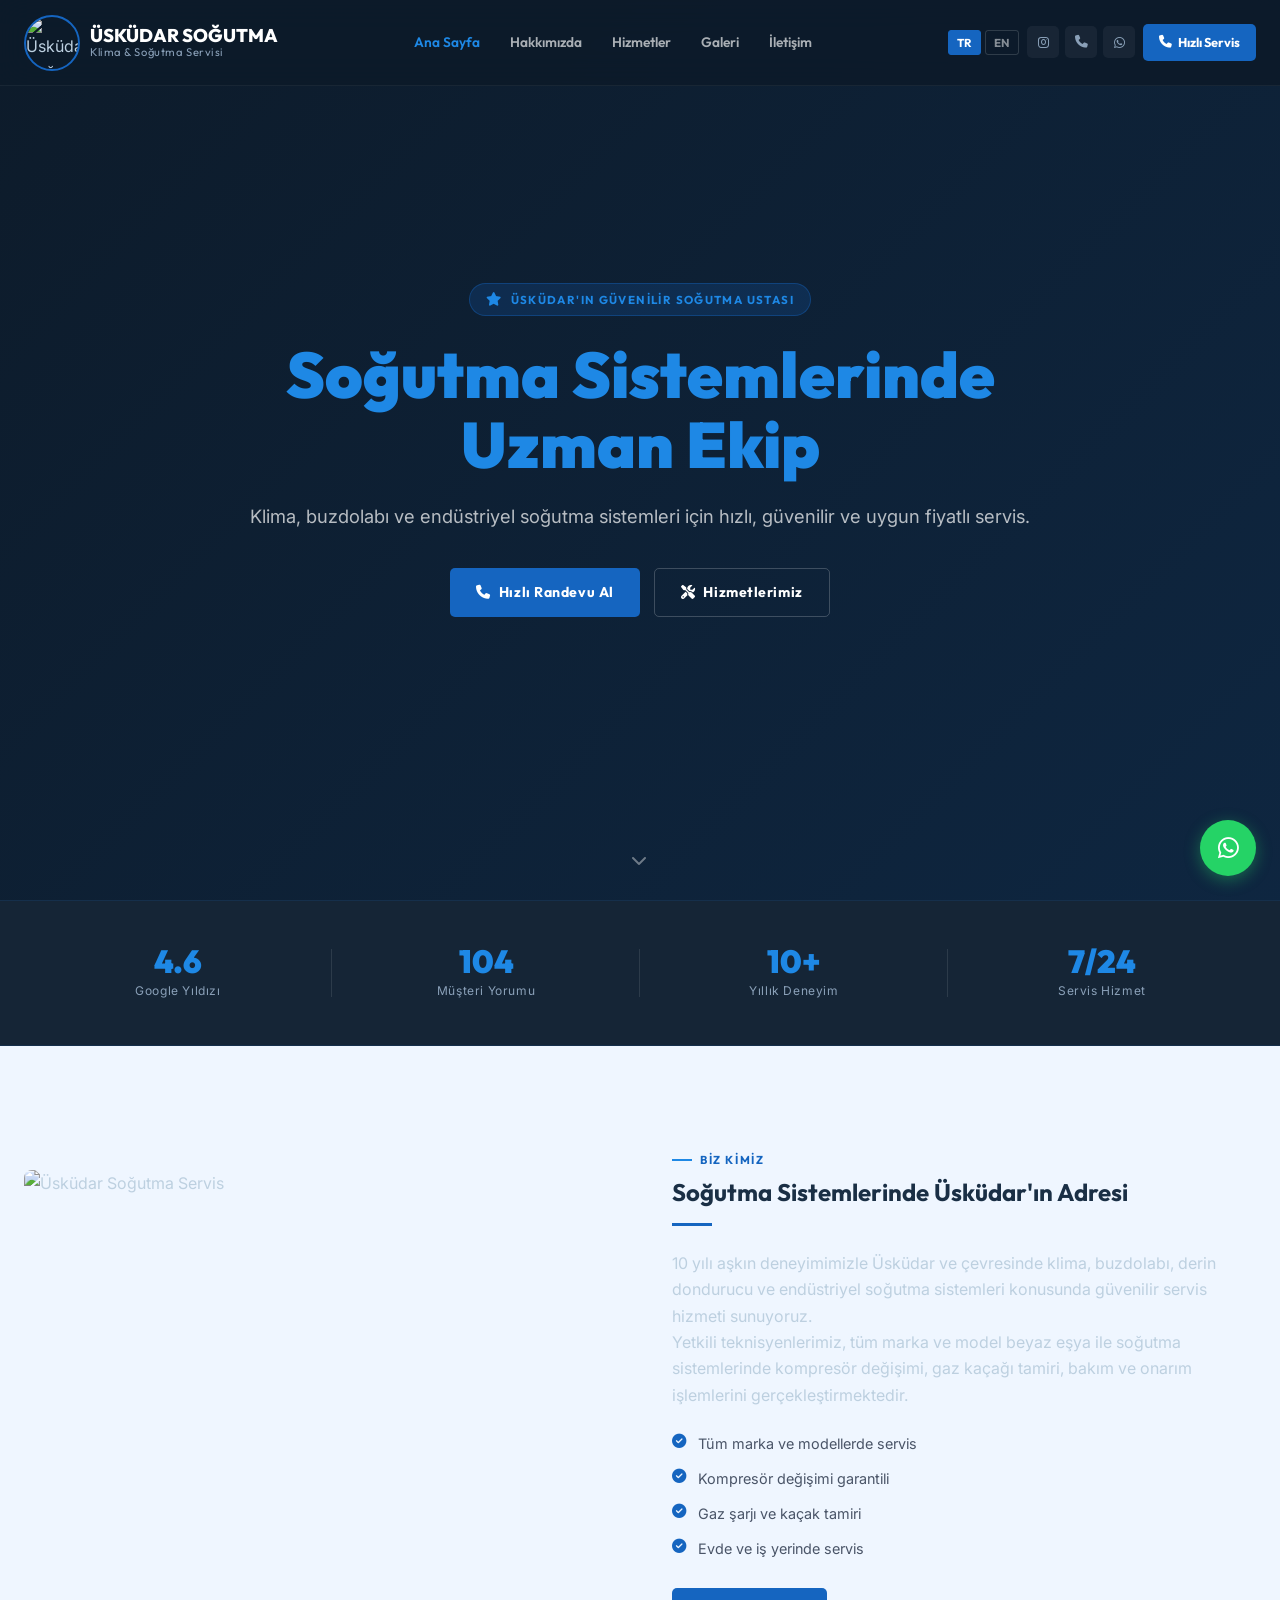
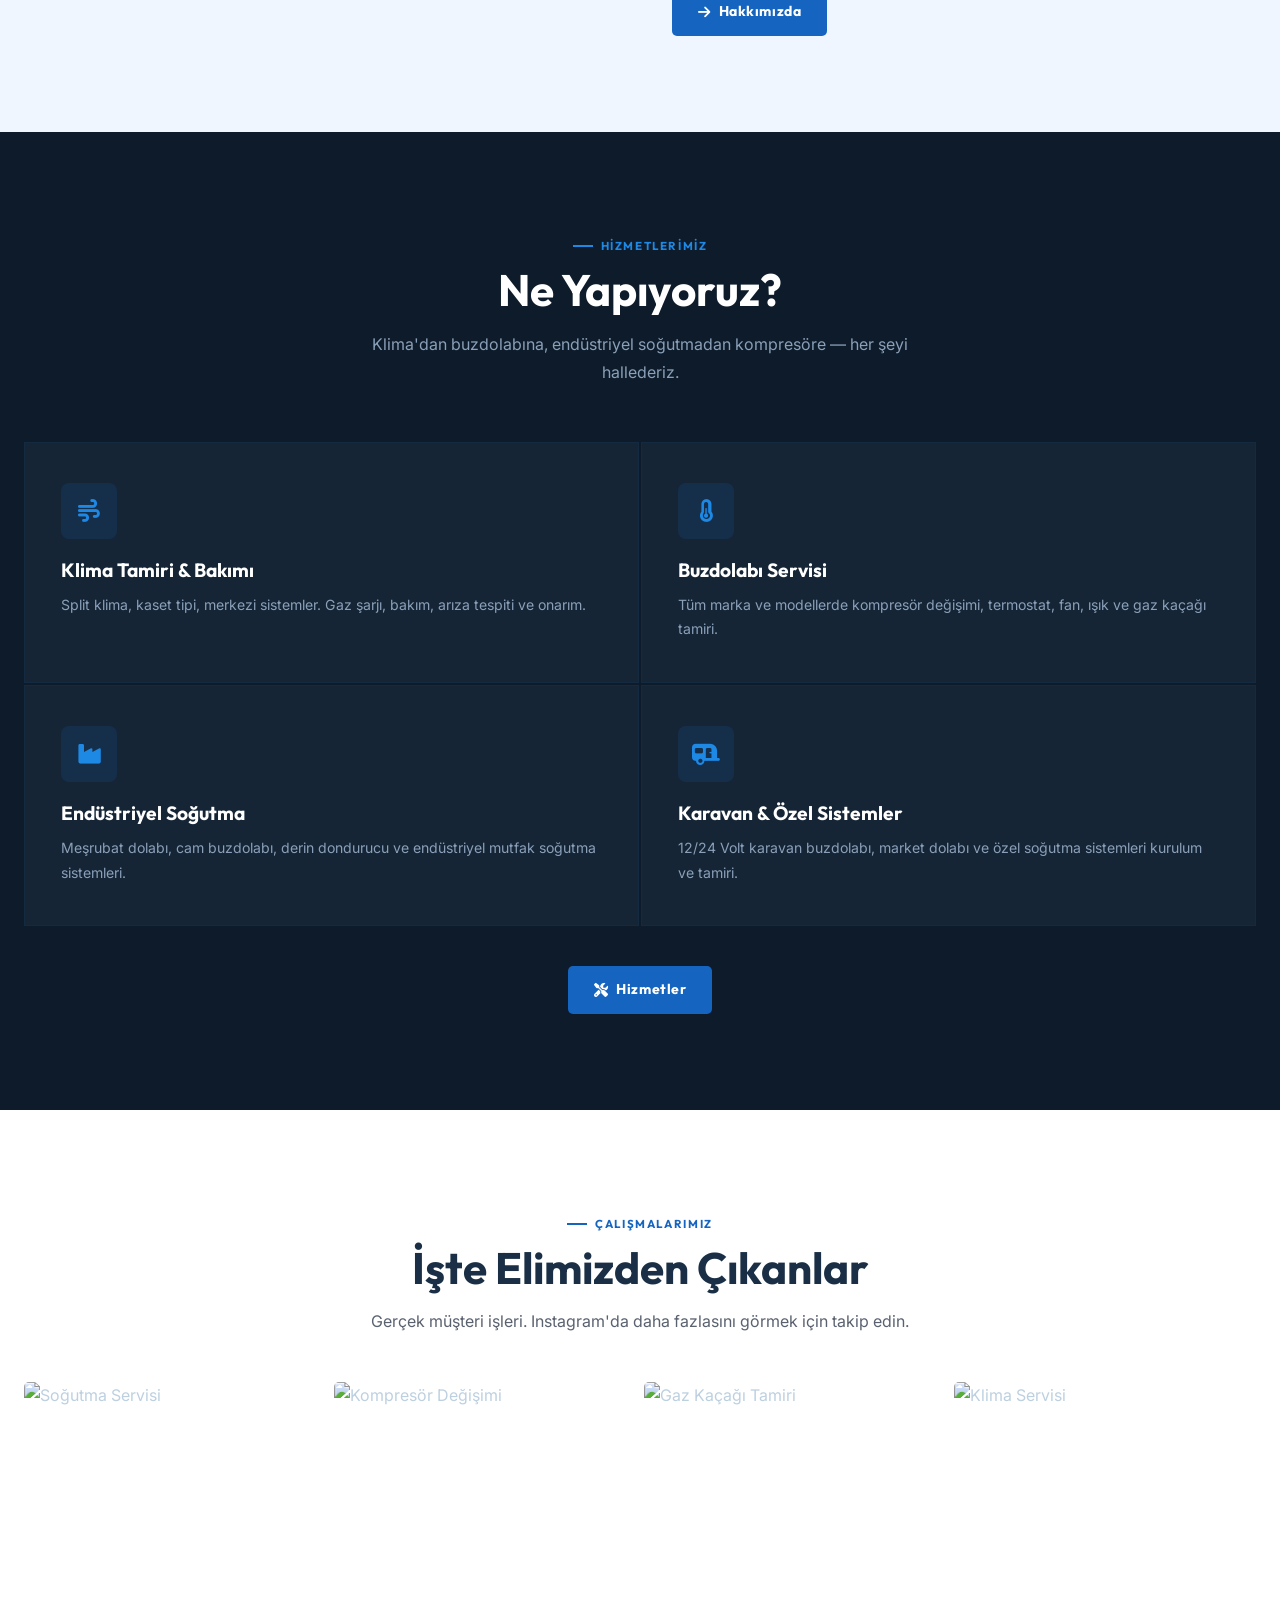
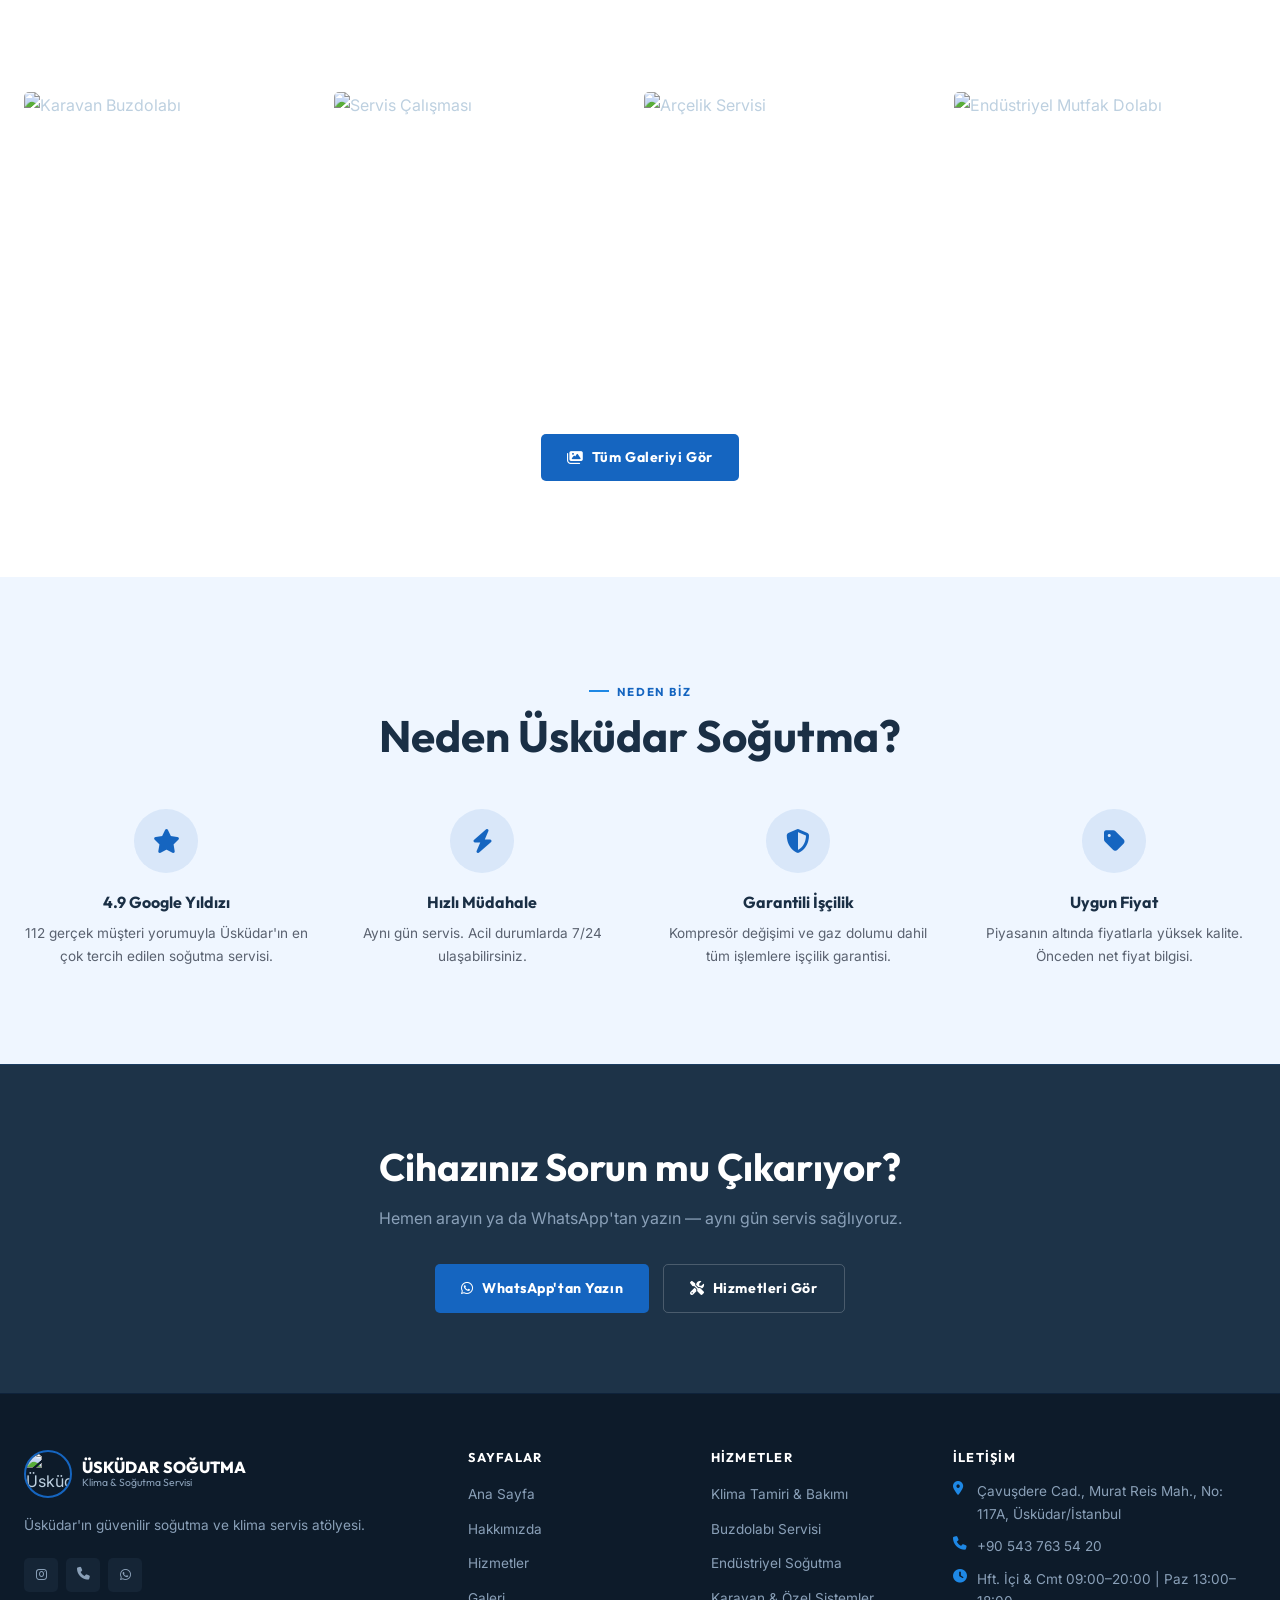
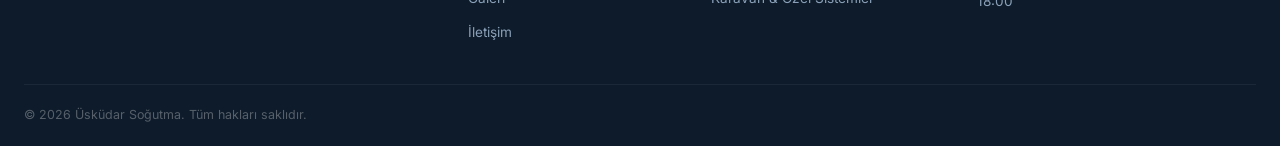
==== index.html @ 1d320fb1 "Initial commit: Üsküdar Soğutma website" ====
<!DOCTYPE html>
<html lang="tr">
<head>
  <meta charset="UTF-8" />
  <meta name="viewport" content="width=device-width, initial-scale=1.0" />
  <title>Üsküdar Soğutma | Klima & Buzdolabı Servisi – Üsküdar İstanbul</title>
  <meta name="description" content="Üsküdar'ın en güvenilir soğutma ve klima servis atölyesi. Kompresör değişimi, gaz kaçağı tamiri, buzdolabı servisi. Google 4.9 ★ 112 yorum." />
  <link rel="stylesheet" href="assets/style.css" />
  <link rel="stylesheet" href="https://cdnjs.cloudflare.com/ajax/libs/font-awesome/6.5.0/css/all.min.css" />
</head>
<body>

<!-- NAVBAR -->
<nav class="navbar" id="navbar">
  <div class="nav-inner">
    <a href="index.html" class="nav-logo">
      <img src="https://scontent-lga3-3.cdninstagram.com/v/t51.82787-19/641857605_17940696876132374_2562602779697358535_n.jpg?stp=dst-jpg_e0_s150x150_tt6&efg=eyJ2ZW5jb2RlX3RhZyI6InByb2ZpbGVfcGljLmRqYW5nby4xMDI0LmMyIn0&_nc_ht=scontent-lga3-3.cdninstagram.com&_nc_cat=102&_nc_oc=Q6cZ2gEPPXdtbAVnfulFgE2WMzrnkP1rwUVTZPCGCjHxWYHJlvC1KDLwaI4gX9F_KjXX_FM&_nc_ohc=WR-UxCEyWO4Q7kNvwHvw2w6&_nc_gid=Pzj9n4a1WWyza_txdkiKXA&edm=AOQ1c0wBAAAA&ccb=7-5&oh=00_Af80qrOXBA8yIYtXjGwsyoMGnzJ1Wfrf9kVqdt4V9WXlug&oe=6A29F738&_nc_sid=8b3546" alt="Üsküdar Soğutma" />
      <div class="nav-logo-text">ÜSKÜDAR SOĞUTMA<small>Klima & Soğutma Servisi</small></div>
    </a>
    <div class="nav-menu">
      <a href="index.html" class="active" data-i18n="nav.home">Ana Sayfa</a>
      <a href="hakkimizda.html" data-i18n="nav.about">Hakkımızda</a>
      <a href="hizmetler.html" data-i18n="nav.services">Hizmetler</a>
      <a href="galeri.html" data-i18n="nav.gallery">Galeri</a>
      <a href="iletisim.html" data-i18n="nav.contact">İletişim</a>
    </div>
    <div class="nav-right">
      <div class="nav-lang">
        <button class="lang-btn active" data-lang="tr">TR</button>
        <button class="lang-btn" data-lang="en">EN</button>
      </div>
      <div class="nav-social">
        <a href="https://www.instagram.com/uskudarsogutma" target="_blank"><i class="fab fa-instagram"></i></a>
        <a href="tel:+905437635420"><i class="fas fa-phone"></i></a>
        <a href="https://wa.me/905437635420" target="_blank"><i class="fab fa-whatsapp"></i></a>
      </div>
      <div class="nav-cta"><a href="tel:+905437635420"><i class="fas fa-phone"></i> <span data-i18n="nav.cta">Hızlı Servis</span></a></div>
    </div>
    <button class="nav-hamburger" id="navHamburger"><span></span><span></span><span></span></button>
  </div>
</nav>
<nav class="nav-mobile" id="navMobile">
  <div class="lang-row">
    <button class="lang-btn active" data-lang="tr">TR</button>
    <button class="lang-btn" data-lang="en">EN</button>
  </div>
  <a href="index.html" data-i18n="nav.home">Ana Sayfa</a>
  <a href="hakkimizda.html" data-i18n="nav.about">Hakkımızda</a>
  <a href="hizmetler.html" data-i18n="nav.services">Hizmetler</a>
  <a href="galeri.html" data-i18n="nav.gallery">Galeri</a>
  <a href="iletisim.html" data-i18n="nav.contact">İletişim</a>
</nav>

<!-- HERO (dark) -->
<section class="hero">
  <video class="hero-video" autoplay muted loop playsinline>
    <source src="https://videos.pexels.com/video-files/3252024/3252024-hd_1920_1080_30fps.mp4" type="video/mp4" />
  </video>
  <div class="hero-overlay"></div>
  <div class="hero-content fade-in">
    <div class="hero-badge"><i class="fas fa-star"></i> <span data-i18n="hero.badge">Üsküdar'ın Güvenilir Soğutma Ustası</span></div>
    <h1 class="hero-title">
      <span data-i18n="hero.title1">Soğutma Sistemlerinde</span><br/>
      <span style="color:var(--blue-lt)" data-i18n="hero.title2">Uzman Ekip</span>
    </h1>
    <p class="hero-subtitle" data-i18n="hero.sub">Klima, buzdolabı ve endüstriyel soğutma sistemleri için hızlı, güvenilir ve uygun fiyatlı servis.</p>
    <div class="hero-actions">
      <a href="tel:+905437635420" class="btn btn-primary"><i class="fas fa-phone"></i> <span data-i18n="hero.btn1">Hızlı Randevu Al</span></a>
      <a href="hizmetler.html" class="btn btn-outline"><i class="fas fa-tools"></i> <span data-i18n="hero.btn2">Hizmetlerimiz</span></a>
    </div>
  </div>
  <div class="hero-scroll"><i class="fas fa-chevron-down"></i></div>
</section>

<!-- STATS BAR (dark) -->
<div class="stats-bar">
  <div class="container">
    <div class="stats-grid">
      <div class="stat-item fade-in">
        <div class="stat-num" data-target="4.9" data-suffix="" data-i18n="stat1.num">4.9</div>
        <div class="stat-label" data-i18n="stat1.label">Google Yıldızı</div>
      </div>
      <div class="stat-item fade-in">
        <div class="stat-num" data-target="112" data-i18n="stat2.num">112</div>
        <div class="stat-label" data-i18n="stat2.label">Müşteri Yorumu</div>
      </div>
      <div class="stat-item fade-in">
        <div class="stat-num" data-i18n="stat3.num">10+</div>
        <div class="stat-label" data-i18n="stat3.label">Yıllık Deneyim</div>
      </div>
      <div class="stat-item fade-in">
        <div class="stat-num" data-i18n="stat4.num">7/24</div>
        <div class="stat-label" data-i18n="stat4.label">Servis Hizmet</div>
      </div>
    </div>
  </div>
</div>

<!-- ABOUT PREVIEW (light) -->
<section class="about-section">
  <div class="container">
    <div class="about-grid">
      <div class="about-img slide-left">
        <img src="https://scontent-atl3-2.cdninstagram.com/v/t51.82787-15/624810436_17937666537132374_5414000935590503659_n.jpg?stp=dst-jpg_e35_p1080x1080_sh2.08_tt6&_nc_ht=scontent-atl3-2.cdninstagram.com&_nc_cat=102&_nc_oc=Q6cZ2gHrL1KC7TDRb4P7N9Vk43g1PZO6BvtsuF38SfcriJ8PE73wHkgrQQuC8ILF_QVqkbc&_nc_ohc=rEav0fxQJrsQ7kNvwECm_ZK&_nc_gid=RTrtUub3AJNHPwZoAVFM9g&edm=APs17CUBAAAA&ccb=7-5&oh=00_Af-jXrvV0crkykHqugNXoglyQcJ85OJoNKG9YdqGtGnLZg&oe=6A2A0A44&_nc_sid=10d13b" alt="Üsküdar Soğutma Servis" loading="lazy" />
      </div>
      <div class="slide-right">
        <div class="section-label about-label" data-i18n="about.label">Biz Kimiz</div>
        <h2 style="color:var(--text-dark);font-family:'Outfit',sans-serif;" data-i18n="about.h2">Soğutma Sistemlerinde Üsküdar'ın Adresi</h2>
        <div class="divider"></div>
        <p data-i18n="about.p1">10 yılı aşkın deneyimimizle Üsküdar ve çevresinde klima, buzdolabı, derin dondurucu ve endüstriyel soğutma sistemleri konusunda güvenilir servis hizmeti sunuyoruz.</p>
        <p data-i18n="about.p2">Yetkili teknisyenlerimiz, tüm marka ve model beyaz eşya ile soğutma sistemlerinde kompresör değişimi, gaz kaçağı tamiri, bakım ve onarım işlemlerini gerçekleştirmektedir.</p>
        <div class="about-features">
          <div class="about-feature"><i class="fas fa-check-circle"></i><span data-i18n="about.feat1">Tüm marka ve modellerde servis</span></div>
          <div class="about-feature"><i class="fas fa-check-circle"></i><span data-i18n="about.feat2">Kompresör değişimi garantili</span></div>
          <div class="about-feature"><i class="fas fa-check-circle"></i><span data-i18n="about.feat3">Gaz şarjı ve kaçak tamiri</span></div>
          <div class="about-feature"><i class="fas fa-check-circle"></i><span data-i18n="about.feat4">Evde ve iş yerinde servis</span></div>
        </div>
        <div style="margin-top:28px;">
          <a href="hakkimizda.html" class="btn btn-dark" style="background:var(--blue);"><i class="fas fa-arrow-right"></i> <span data-i18n="nav.about">Hakkımızda</span></a>
        </div>
      </div>
    </div>
  </div>
</section>

<!-- SERVICES (dark) -->
<section class="services-section">
  <div class="container">
    <div class="services-header fade-in">
      <div class="section-label" data-i18n="services.label">Hizmetlerimiz</div>
      <h2 class="section-title" data-i18n="services.h2">Ne Yapıyoruz?</h2>
      <p class="section-desc" data-i18n="services.desc">Klima'dan buzdolabına, endüstriyel soğutmadan kompresöre — her şeyi hallederiz.</p>
    </div>
    <div class="services-grid">
      <div class="service-card fade-in">
        <div class="service-icon"><i class="fas fa-wind"></i></div>
        <h3 data-i18n="serv1.title">Klima Tamiri & Bakımı</h3>
        <p data-i18n="serv1.desc">Split klima, kaset tipi, merkezi sistemler. Gaz şarjı, bakım, arıza tespiti ve onarım.</p>
      </div>
      <div class="service-card fade-in">
        <div class="service-icon"><i class="fas fa-thermometer-half"></i></div>
        <h3 data-i18n="serv2.title">Buzdolabı Servisi</h3>
        <p data-i18n="serv2.desc">Tüm marka ve modellerde kompresör değişimi, termostat, fan, ışık ve gaz kaçağı tamiri.</p>
      </div>
      <div class="service-card fade-in">
        <div class="service-icon"><i class="fas fa-industry"></i></div>
        <h3 data-i18n="serv3.title">Endüstriyel Soğutma</h3>
        <p data-i18n="serv3.desc">Meşrubat dolabı, cam buzdolabı, derin dondurucu ve endüstriyel mutfak soğutma sistemleri.</p>
      </div>
      <div class="service-card fade-in">
        <div class="service-icon"><i class="fas fa-caravan"></i></div>
        <h3 data-i18n="serv4.title">Karavan & Özel Sistemler</h3>
        <p data-i18n="serv4.desc">12/24 Volt karavan buzdolabı, market dolabı ve özel soğutma sistemleri kurulum ve tamiri.</p>
      </div>
    </div>
    <div style="text-align:center;margin-top:40px;">
      <a href="hizmetler.html" class="btn btn-primary"><i class="fas fa-tools"></i> <span data-i18n="nav.services">Hizmetler</span></a>
    </div>
  </div>
</section>

<!-- GALLERY PREVIEW (white) -->
<section class="gallery-section">
  <div class="container">
    <div class="gallery-header fade-in">
      <div class="section-label" data-i18n="gallery.label">Çalışmalarımız</div>
      <h2 class="section-title" style="color:var(--text-dark);" data-i18n="gallery.h2">İşte Elimizden Çıkanlar</h2>
      <p data-i18n="gallery.desc">Gerçek müşteri işleri. Instagram'da daha fazlasını görmek için takip edin.</p>
    </div>
    <div class="gallery-grid">
      <div class="gallery-item" data-src="https://scontent-iad3-2.cdninstagram.com/v/t51.71878-15/625843174_902606945849255_4404000365412596312_n.jpg?stp=dst-jpg_e15_tt6&_nc_ht=scontent-iad3-2.cdninstagram.com&_nc_cat=111&_nc_oc=Q6cZ2gGJrp15Xaj1vPe8MM06yGKytcd__D2f9k4VPv1vPrQ9gNmEU3DPj9bQtNEFoFV9AhY&_nc_ohc=F8d6zzl6ez0Q7kNvwEnP6uB&_nc_gid=3VP1fZno7fJd5iet_HgADA&edm=APs17CUBAAAA&ccb=7-5&oh=00_Af_sY5SgP2OTcXxLNWGO6NuyVkLg2gq8T7u_CXuAy6LVIg&oe=6A2A18F0&_nc_sid=10d13b">
        <img src="https://scontent-iad3-2.cdninstagram.com/v/t51.71878-15/625843174_902606945849255_4404000365412596312_n.jpg?stp=dst-jpg_e15_tt6&_nc_ht=scontent-iad3-2.cdninstagram.com&_nc_cat=111&_nc_oc=Q6cZ2gGJrp15Xaj1vPe8MM06yGKytcd__D2f9k4VPv1vPrQ9gNmEU3DPj9bQtNEFoFV9AhY&_nc_ohc=F8d6zzl6ez0Q7kNvwEnP6uB&_nc_gid=3VP1fZno7fJd5iet_HgADA&edm=APs17CUBAAAA&ccb=7-5&oh=00_Af_sY5SgP2OTcXxLNWGO6NuyVkLg2gq8T7u_CXuAy6LVIg&oe=6A2A18F0&_nc_sid=10d13b" alt="Soğutma Servisi" loading="lazy" />
      </div>
      <div class="gallery-item" data-src="https://scontent-lga3-2.cdninstagram.com/v/t51.71878-15/557440755_773889622144829_2207273247241455977_n.jpg?stp=dst-jpg_e15_tt6&_nc_ht=scontent-lga3-2.cdninstagram.com&_nc_cat=105&_nc_oc=Q6cZ2gFI8c4_v5l4xiax1l56UDg17Mg1y4S2DGvvzKPgjeDtxkKJLxLiYBpgnfyaHI2QY0Y&_nc_ohc=JpP1EMiIGRcQ7kNvwHXIyZk&_nc_gid=byrdQnAlvq9_lSIonBwFyQ&edm=APs17CUBAAAA&ccb=7-5&oh=00_Af-bpLgG_UHoVYm-aX2pn9lqWMYAsEfCijhwqcEILtVR-A&oe=6A29F0CD&_nc_sid=10d13b">
        <img src="https://scontent-lga3-2.cdninstagram.com/v/t51.71878-15/557440755_773889622144829_2207273247241455977_n.jpg?stp=dst-jpg_e15_tt6&_nc_ht=scontent-lga3-2.cdninstagram.com&_nc_cat=105&_nc_oc=Q6cZ2gFI8c4_v5l4xiax1l56UDg17Mg1y4S2DGvvzKPgjeDtxkKJLxLiYBpgnfyaHI2QY0Y&_nc_ohc=JpP1EMiIGRcQ7kNvwHXIyZk&_nc_gid=byrdQnAlvq9_lSIonBwFyQ&edm=APs17CUBAAAA&ccb=7-5&oh=00_Af-bpLgG_UHoVYm-aX2pn9lqWMYAsEfCijhwqcEILtVR-A&oe=6A29F0CD&_nc_sid=10d13b" alt="Kompresör Değişimi" loading="lazy" />
      </div>
      <div class="gallery-item" data-src="https://scontent-atl3-3.cdninstagram.com/v/t51.71878-15/628326098_757267724128135_6872682500015865806_n.jpg?stp=dst-jpg_e15_tt6&_nc_ht=scontent-atl3-3.cdninstagram.com&_nc_cat=107&_nc_oc=Q6cZ2gHBZ_5pla-S84-wgN_-4sYivz1YfNGwnp1PpYUc6WW5dhiAEaUDTq0E_rXQIzeyL38&_nc_ohc=ilspyUEI-OMQ7kNvwFKgQUF&_nc_gid=DoeMTHn6co5BvArAV3zzpA&edm=APs17CUBAAAA&ccb=7-5&oh=00_Af9ONqNPSAhIJNq8ddFVMmC6lckryWpFEZkZEFyEJl9NOw&oe=6A29F3C3&_nc_sid=10d13b">
        <img src="https://scontent-atl3-3.cdninstagram.com/v/t51.71878-15/628326098_757267724128135_6872682500015865806_n.jpg?stp=dst-jpg_e15_tt6&_nc_ht=scontent-atl3-3.cdninstagram.com&_nc_cat=107&_nc_oc=Q6cZ2gHBZ_5pla-S84-wgN_-4sYivz1YfNGwnp1PpYUc6WW5dhiAEaUDTq0E_rXQIzeyL38&_nc_ohc=ilspyUEI-OMQ7kNvwFKgQUF&_nc_gid=DoeMTHn6co5BvArAV3zzpA&edm=APs17CUBAAAA&ccb=7-5&oh=00_Af9ONqNPSAhIJNq8ddFVMmC6lckryWpFEZkZEFyEJl9NOw&oe=6A29F3C3&_nc_sid=10d13b" alt="Gaz Kaçağı Tamiri" loading="lazy" />
      </div>
      <div class="gallery-item" data-src="https://scontent-dfw5-2.cdninstagram.com/v/t51.71878-15/632278180_25897866259882831_6374766068834188673_n.jpg?stp=dst-jpg_e15_tt6&_nc_ht=scontent-dfw5-2.cdninstagram.com&_nc_cat=107&_nc_oc=Q6cZ2gGmZ121v2tvR2L1LOeIn_JKK4HEfbJYXOHjiTkn6RARHyxwtLXRkaFoBt-nN0xBAMM&_nc_ohc=BP2-vCDcZHgQ7kNvwFMdOIM&_nc_gid=Qyq_1ccbmCOtCMLEGL2Tlw&edm=APs17CUBAAAA&ccb=7-5&oh=00_Af9juYM2xmnuMUZCbzFsDStyN7cgsbb1LCYG2I0KAOUcUQ&oe=6A2A0FD8&_nc_sid=10d13b">
        <img src="https://scontent-dfw5-2.cdninstagram.com/v/t51.71878-15/632278180_25897866259882831_6374766068834188673_n.jpg?stp=dst-jpg_e15_tt6&_nc_ht=scontent-dfw5-2.cdninstagram.com&_nc_cat=107&_nc_oc=Q6cZ2gGmZ121v2tvR2L1LOeIn_JKK4HEfbJYXOHjiTkn6RARHyxwtLXRkaFoBt-nN0xBAMM&_nc_ohc=BP2-vCDcZHgQ7kNvwFMdOIM&_nc_gid=Qyq_1ccbmCOtCMLEGL2Tlw&edm=APs17CUBAAAA&ccb=7-5&oh=00_Af9juYM2xmnuMUZCbzFsDStyN7cgsbb1LCYG2I0KAOUcUQ&oe=6A2A0FD8&_nc_sid=10d13b" alt="Klima Servisi" loading="lazy" />
      </div>
      <div class="gallery-item" data-src="https://scontent-lga3-2.cdninstagram.com/v/t51.71878-15/609220995_1431257271835572_6766707769437008091_n.jpg?stp=dst-jpg_e15_tt6&_nc_ht=scontent-lga3-2.cdninstagram.com&_nc_cat=100&_nc_oc=Q6cZ2gFvxKmNiRIddl-o4ei6iwT9gdhMBAgMu78UdNbSFvqP_vBMNp9wB-SP6E6nRVXRQOk&_nc_ohc=Pbd5E18eSakQ7kNvwGiLkPd&_nc_gid=NmPa0YfJqv8oMogybfn2TQ&edm=APs17CUBAAAA&ccb=7-5&oh=00_Af-TorRwdVQ7oSDZLAg9jejjuymg4oTVKnc01Qz-os6JbQ&oe=6A2A17B5&_nc_sid=10d13b">
        <img src="https://scontent-lga3-2.cdninstagram.com/v/t51.71878-15/609220995_1431257271835572_6766707769437008091_n.jpg?stp=dst-jpg_e15_tt6&_nc_ht=scontent-lga3-2.cdninstagram.com&_nc_cat=100&_nc_oc=Q6cZ2gFvxKmNiRIddl-o4ei6iwT9gdhMBAgMu78UdNbSFvqP_vBMNp9wB-SP6E6nRVXRQOk&_nc_ohc=Pbd5E18eSakQ7kNvwGiLkPd&_nc_gid=NmPa0YfJqv8oMogybfn2TQ&edm=APs17CUBAAAA&ccb=7-5&oh=00_Af-TorRwdVQ7oSDZLAg9jejjuymg4oTVKnc01Qz-os6JbQ&oe=6A2A17B5&_nc_sid=10d13b" alt="Karavan Buzdolabı" loading="lazy" />
      </div>
      <div class="gallery-item" data-src="https://scontent-atl3-3.cdninstagram.com/v/t51.71878-15/587644998_1190646349872754_5603145194803818330_n.jpg?stp=dst-jpg_e15_tt6&_nc_ht=scontent-atl3-3.cdninstagram.com&_nc_cat=110&_nc_oc=Q6cZ2gGridLqtnrxZ0qusE0mECQIGM8KqsuqpXTKhqtmXz_XjlVruIz8ojuy0qK6wPkWBrY&_nc_ohc=DKCiXcovENwQ7kNvwHiBkBa&_nc_gid=_1rQ-H_rVPylFiJgSHIjqg&edm=APs17CUBAAAA&ccb=7-5&oh=00_Af-AOKZibuEtvD3tlDTZ1epL6izj_nyx491pEWmeTtGOfQ&oe=6A2A1608&_nc_sid=10d13b">
        <img src="https://scontent-atl3-3.cdninstagram.com/v/t51.71878-15/587644998_1190646349872754_5603145194803818330_n.jpg?stp=dst-jpg_e15_tt6&_nc_ht=scontent-atl3-3.cdninstagram.com&_nc_cat=110&_nc_oc=Q6cZ2gGridLqtnrxZ0qusE0mECQIGM8KqsuqpXTKhqtmXz_XjlVruIz8ojuy0qK6wPkWBrY&_nc_ohc=DKCiXcovENwQ7kNvwHiBkBa&_nc_gid=_1rQ-H_rVPylFiJgSHIjqg&edm=APs17CUBAAAA&ccb=7-5&oh=00_Af-AOKZibuEtvD3tlDTZ1epL6izj_nyx491pEWmeTtGOfQ&oe=6A2A1608&_nc_sid=10d13b" alt="Servis Çalışması" loading="lazy" />
      </div>
      <div class="gallery-item" data-src="https://scontent-atl3-2.cdninstagram.com/v/t51.71878-15/606970397_1237251338338933_5631502691540620154_n.jpg?stp=dst-jpg_e15_tt6&_nc_ht=scontent-atl3-2.cdninstagram.com&_nc_cat=101&_nc_oc=Q6cZ2gFIJXm3E_TsIIbHC1thrvS82ih7z0rIPhP3cgaZyoin5CbBt8KRpE-2I38yPzg8inI&_nc_ohc=xABi4qGVhQgQ7kNvwF4YmGz&_nc_gid=6w0cNaxuWZfPypt4VsKqug&edm=APs17CUBAAAA&ccb=7-5&oh=00_Af-1FKi_0v9Rgjs63Pn1jDE-i06VweHr9iYfkJixe82GEQ&oe=6A2A0B61&_nc_sid=10d13b">
        <img src="https://scontent-atl3-2.cdninstagram.com/v/t51.71878-15/606970397_1237251338338933_5631502691540620154_n.jpg?stp=dst-jpg_e15_tt6&_nc_ht=scontent-atl3-2.cdninstagram.com&_nc_cat=101&_nc_oc=Q6cZ2gFIJXm3E_TsIIbHC1thrvS82ih7z0rIPhP3cgaZyoin5CbBt8KRpE-2I38yPzg8inI&_nc_ohc=xABi4qGVhQgQ7kNvwF4YmGz&_nc_gid=6w0cNaxuWZfPypt4VsKqug&edm=APs17CUBAAAA&ccb=7-5&oh=00_Af-1FKi_0v9Rgjs63Pn1jDE-i06VweHr9iYfkJixe82GEQ&oe=6A2A0B61&_nc_sid=10d13b" alt="Arçelik Servisi" loading="lazy" />
      </div>
      <div class="gallery-item" data-src="https://scontent-atl3-1.cdninstagram.com/v/t51.71878-15/590511545_1367523184516239_6543067119455601914_n.jpg?stp=dst-jpg_e15_tt6&_nc_ht=scontent-atl3-1.cdninstagram.com&_nc_cat=103&_nc_oc=Q6cZ2gEE0wwe9mmCMWjsabforSEzBQlR7i5dnzrUbm_TrFRSnoymUQvSXHvqcLQZsUsEFFY&_nc_ohc=P_aVaHLrN6UQ7kNvwHIFG6U&_nc_gid=SEbRH2ZixEju0YmwyyhpqA&edm=APs17CUBAAAA&ccb=7-5&oh=00_Af-dTPI1OOLS60mpdftcdEFv0777MMDwq1inDGttUOIIYw&oe=6A2A0E89&_nc_sid=10d13b">
        <img src="https://scontent-atl3-1.cdninstagram.com/v/t51.71878-15/590511545_1367523184516239_6543067119455601914_n.jpg?stp=dst-jpg_e15_tt6&_nc_ht=scontent-atl3-1.cdninstagram.com&_nc_cat=103&_nc_oc=Q6cZ2gEE0wwe9mmCMWjsabforSEzBQlR7i5dnzrUbm_TrFRSnoymUQvSXHvqcLQZsUsEFFY&_nc_ohc=P_aVaHLrN6UQ7kNvwHIFG6U&_nc_gid=SEbRH2ZixEju0YmwyyhpqA&edm=APs17CUBAAAA&ccb=7-5&oh=00_Af-dTPI1OOLS60mpdftcdEFv0777MMDwq1inDGttUOIIYw&oe=6A2A0E89&_nc_sid=10d13b" alt="Endüstriyel Mutfak Dolabı" loading="lazy" />
      </div>
    </div>
    <div class="gallery-more fade-in">
      <a href="galeri.html" class="btn btn-dark" style="background:var(--blue);"><i class="fas fa-images"></i> <span data-i18n="gallery.btn">Tüm Galeriyi Gör</span></a>
    </div>
  </div>
</section>

<!-- WHY US (light) -->
<section class="why-section">
  <div class="container">
    <div style="text-align:center;margin-bottom:48px;" class="fade-in">
      <div class="section-label" style="color:var(--blue);justify-content:center;" data-i18n="why.label">Neden Biz</div>
      <h2 class="section-title" style="color:var(--text-dark);" data-i18n="why.h2">Neden Üsküdar Soğutma?</h2>
    </div>
    <div class="why-grid">
      <div class="why-card fade-in">
        <div class="why-icon"><i class="fas fa-star"></i></div>
        <h3 data-i18n="why1.title">4.9 Google Yıldızı</h3>
        <p data-i18n="why1.desc">112 gerçek müşteri yorumuyla Üsküdar'ın en çok tercih edilen soğutma servisi.</p>
      </div>
      <div class="why-card fade-in">
        <div class="why-icon"><i class="fas fa-bolt"></i></div>
        <h3 data-i18n="why2.title">Hızlı Müdahale</h3>
        <p data-i18n="why2.desc">Aynı gün servis. Acil durumlarda 7/24 ulaşabilirsiniz.</p>
      </div>
      <div class="why-card fade-in">
        <div class="why-icon"><i class="fas fa-shield-alt"></i></div>
        <h3 data-i18n="why3.title">Garantili İşçilik</h3>
        <p data-i18n="why3.desc">Kompresör değişimi ve gaz dolumu dahil tüm işlemlere işçilik garantisi.</p>
      </div>
      <div class="why-card fade-in">
        <div class="why-icon"><i class="fas fa-tag"></i></div>
        <h3 data-i18n="why4.title">Uygun Fiyat</h3>
        <p data-i18n="why4.desc">Piyasanın altında fiyatlarla yüksek kalite. Önceden net fiyat bilgisi.</p>
      </div>
    </div>
  </div>
</section>

<!-- CTA (dark) -->
<section class="cta-section">
  <div class="container">
    <div class="cta-inner fade-in">
      <h2 data-i18n="cta.h2">Cihazınız Sorun mu Çıkarıyor?</h2>
      <p data-i18n="cta.p">Hemen arayın ya da WhatsApp'tan yazın — aynı gün servis sağlıyoruz.</p>
      <div class="cta-actions">
        <a href="https://wa.me/905437635420" target="_blank" class="btn btn-primary"><i class="fab fa-whatsapp"></i> <span data-i18n="cta.btn1">WhatsApp'tan Yazın</span></a>
        <a href="hizmetler.html" class="btn btn-outline"><i class="fas fa-tools"></i> <span data-i18n="cta.btn2">Hizmetleri Gör</span></a>
      </div>
    </div>
  </div>
</section>

<!-- FOOTER -->
<footer>
  <div class="container">
    <div class="footer-grid">
      <div class="footer-brand">
        <div class="footer-logo">
          <img src="https://scontent-lga3-3.cdninstagram.com/v/t51.82787-19/641857605_17940696876132374_2562602779697358535_n.jpg?stp=dst-jpg_e0_s150x150_tt6&efg=eyJ2ZW5jb2RlX3RhZyI6InByb2ZpbGVfcGljLmRqYW5nby4xMDI0LmMyIn0&_nc_ht=scontent-lga3-3.cdninstagram.com&_nc_cat=102&_nc_oc=Q6cZ2gEPPXdtbAVnfulFgE2WMzrnkP1rwUVTZPCGCjHxWYHJlvC1KDLwaI4gX9F_KjXX_FM&_nc_ohc=WR-UxCEyWO4Q7kNvwHvw2w6&_nc_gid=Pzj9n4a1WWyza_txdkiKXA&edm=AOQ1c0wBAAAA&ccb=7-5&oh=00_Af80qrOXBA8yIYtXjGwsyoMGnzJ1Wfrf9kVqdt4V9WXlug&oe=6A29F738&_nc_sid=8b3546" alt="Üsküdar Soğutma" />
          <div class="footer-logo-text">ÜSKÜDAR SOĞUTMA<small>Klima & Soğutma Servisi</small></div>
        </div>
        <p data-i18n="footer.desc">Üsküdar'ın güvenilir soğutma ve klima servis atölyesi.</p>
        <div class="footer-social">
          <a href="https://www.instagram.com/uskudarsogutma" target="_blank"><i class="fab fa-instagram"></i></a>
          <a href="tel:+905437635420"><i class="fas fa-phone"></i></a>
          <a href="https://wa.me/905437635420" target="_blank"><i class="fab fa-whatsapp"></i></a>
        </div>
      </div>
      <div class="footer-col">
        <h4 data-i18n="footer.pages">Sayfalar</h4>
        <ul>
          <li><a href="index.html" data-i18n="nav.home">Ana Sayfa</a></li>
          <li><a href="hakkimizda.html" data-i18n="nav.about">Hakkımızda</a></li>
          <li><a href="hizmetler.html" data-i18n="nav.services">Hizmetler</a></li>
          <li><a href="galeri.html" data-i18n="nav.gallery">Galeri</a></li>
          <li><a href="iletisim.html" data-i18n="nav.contact">İletişim</a></li>
        </ul>
      </div>
      <div class="footer-col">
        <h4 data-i18n="footer.services">Hizmetler</h4>
        <ul>
          <li><a href="hizmetler.html" data-i18n="serv1.title">Klima Tamiri & Bakımı</a></li>
          <li><a href="hizmetler.html" data-i18n="serv2.title">Buzdolabı Servisi</a></li>
          <li><a href="hizmetler.html" data-i18n="serv3.title">Endüstriyel Soğutma</a></li>
          <li><a href="hizmetler.html" data-i18n="serv4.title">Karavan & Özel Sistemler</a></li>
        </ul>
      </div>
      <div class="footer-col">
        <h4 data-i18n="footer.contact">İletişim</h4>
        <div class="footer-contact-item"><i class="fas fa-map-marker-alt"></i><span data-i18n="footer.address">Çavuşdere Cad., Murat Reis Mah., No: 117A, Üsküdar/İstanbul</span></div>
        <div class="footer-contact-item"><i class="fas fa-phone"></i><span><a href="tel:+905437635420" data-i18n="footer.phone">+90 543 763 54 20</a></span></div>
        <div class="footer-contact-item"><i class="fas fa-clock"></i><span data-i18n="footer.hours">Hft. İçi & Cmt 09:00–20:00 | Paz 13:00–18:00</span></div>
      </div>
    </div>
    <div class="footer-bottom">
      <span data-i18n="footer.rights">© 2026 Üsküdar Soğutma. Tüm hakları saklıdır.</span>
    </div>
  </div>
</footer>

<a href="https://wa.me/905437635420" target="_blank" class="whatsapp-float"><i class="fab fa-whatsapp"></i></a>
<script src="assets/script.js"></script>
</body>
</html>
---- assets/style.css ----
/* ============================================================
   ÜSKÜDAR SOĞUTMA – Shared Styles
   Brand: Blue #1565C0 | Dark #0D1B2A | White #FFFFFF
   ============================================================ */

@import url('https://fonts.googleapis.com/css2?family=Outfit:wght@300;400;500;600;700;800;900&family=Inter:wght@400;500;600&display=swap');

*, *::before, *::after { box-sizing: border-box; margin: 0; padding: 0; }

:root {
  --blue:      #1565C0;
  --blue-dk:   #0D47A1;
  --blue-lt:   #1E88E5;
  --blue-glow: rgba(21,101,192,0.25);
  --black:     #0D1B2A;
  --steel:     #152536;
  --steel2:    #1D3348;
  --steel3:    #243D51;
  --muted:     #8AA0B8;
  --light:     #BDD0E0;
  --white:     #FFFFFF;
  --bg-light:  #EFF6FF;
  --text-dark: #1A2F45;
  --radius:    5px;
  --nav-h:     86px;
  --transition: 0.25s ease;
}

html { scroll-behavior: smooth; font-size: 16px; }
body { font-family: 'Inter', sans-serif; background: var(--black); color: var(--light); line-height: 1.65; -webkit-font-smoothing: antialiased; }
h1,h2,h3,h4,h5 { font-family: 'Outfit', sans-serif; font-weight: 700; line-height: 1.15; color: var(--white); }
a { color: inherit; text-decoration: none; }
img { display: block; max-width: 100%; }
ul { list-style: none; }

::-webkit-scrollbar { width: 4px; }
::-webkit-scrollbar-track { background: var(--black); }
::-webkit-scrollbar-thumb { background: var(--blue); border-radius: 2px; }

/* ── Utils ── */
.container { max-width: 1280px; margin: 0 auto; padding: 0 24px; }
.section-label {
  display: inline-flex; align-items: center; gap: 8px;
  font-family: 'Outfit', sans-serif; font-size: 0.72rem; font-weight: 700;
  letter-spacing: 0.14em; text-transform: uppercase; color: var(--blue-lt); margin-bottom: 10px;
}
.section-label::before { content: ''; display: block; width: 20px; height: 2px; background: var(--blue-lt); }
.section-title { font-size: clamp(1.75rem, 4vw, 2.75rem); margin-bottom: 14px; }
.section-title span { color: var(--blue-lt); }
.section-desc { font-size: 1rem; color: var(--muted); max-width: 600px; line-height: 1.75; }
.divider { width: 40px; height: 3px; background: var(--blue); margin: 16px 0 24px; }

.btn {
  display: inline-flex; align-items: center; gap: 8px;
  padding: 12px 26px; border-radius: var(--radius);
  font-family: 'Outfit', sans-serif; font-size: 0.88rem; font-weight: 700;
  letter-spacing: 0.04em; cursor: pointer; transition: all var(--transition); border: none;
}
.btn-primary { background: var(--blue); color: var(--white); }
.btn-primary:hover { background: var(--blue-dk); transform: translateY(-1px); box-shadow: 0 8px 24px var(--blue-glow); }
.btn-outline { background: transparent; color: var(--white); border: 1.5px solid rgba(255,255,255,0.2); }
.btn-outline:hover { border-color: var(--blue-lt); color: var(--blue-lt); }
.btn-dark { background: var(--blue); color: #fff; }
.btn-dark:hover { background: var(--blue-dk); }

/* ── NAVBAR ── */
.navbar {
  position: fixed; top: 0; left: 0; right: 0; z-index: 1000;
  height: var(--nav-h); display: flex; align-items: center;
  background: rgba(13,27,42,0.92); backdrop-filter: blur(16px);
  border-bottom: 1px solid rgba(255,255,255,0.05);
  transition: box-shadow 0.3s;
}
.navbar.scrolled { box-shadow: 0 4px 32px rgba(0,0,0,0.7); border-bottom-color: rgba(21,101,192,0.2); }
.nav-inner { max-width: 1280px; margin: 0 auto; padding: 0 24px; width: 100%; display: flex; align-items: center; gap: 20px; }
.nav-logo { display: flex; align-items: center; gap: 10px; flex-shrink: 0; }
.nav-logo img { height: 56px; width: 56px; object-fit: cover; border-radius: 50%; border: 2px solid var(--blue); }
.nav-logo-text { font-family: 'Outfit', sans-serif; font-weight: 800; font-size: 1.15rem; line-height: 1.1; color: var(--white); }
.nav-logo-text small { font-size: 0.7rem; font-weight: 400; color: var(--muted); letter-spacing: 0.05em; display: block; }
.nav-menu { display: flex; align-items: center; gap: 2px; margin: 0 auto; }
.nav-menu a {
  padding: 8px 14px; border-radius: var(--radius);
  font-family: 'Outfit', sans-serif; font-size: 0.86rem; font-weight: 600;
  color: rgba(255,255,255,0.65); transition: all var(--transition);
}
.nav-menu a:hover, .nav-menu a.active { color: var(--white); }
.nav-menu a.active { color: var(--blue-lt); }
.nav-right { display: flex; align-items: center; gap: 8px; flex-shrink: 0; }
.nav-social { display: flex; gap: 6px; }
.nav-social a {
  width: 32px; height: 32px; border-radius: var(--radius);
  display: flex; align-items: center; justify-content: center;
  background: rgba(255,255,255,0.05); color: var(--muted); font-size: 0.8rem;
  transition: all var(--transition);
}
.nav-social a:hover { background: var(--blue); color: var(--white); }
.nav-cta a {
  display: inline-flex; align-items: center; gap: 6px;
  padding: 8px 16px; border-radius: var(--radius);
  font-family: 'Outfit', sans-serif; font-size: 0.8rem; font-weight: 700;
  background: var(--blue); color: var(--white); transition: all var(--transition);
}
.nav-cta a:hover { background: var(--blue-dk); }
.nav-lang { display: flex; gap: 4px; }
.lang-btn {
  background: transparent; border: 1px solid rgba(255,255,255,0.15);
  color: rgba(255,255,255,0.5); font-family: 'Outfit', sans-serif;
  font-size: 0.72rem; font-weight: 700; padding: 4px 8px;
  border-radius: 3px; cursor: pointer; transition: all var(--transition);
}
.lang-btn.active, .lang-btn:hover { background: var(--blue); color: #fff; border-color: var(--blue); }
.nav-hamburger {
  display: none; flex-direction: column; gap: 5px;
  background: transparent; border: none; cursor: pointer; padding: 6px;
}
.nav-hamburger span { display: block; width: 22px; height: 2px; background: var(--white); border-radius: 2px; transition: all var(--transition); }

/* ── MOBILE NAV ── */
.nav-mobile {
  display: none; position: fixed; top: var(--nav-h); left: 0; right: 0; z-index: 999;
  background: var(--steel); border-bottom: 1px solid rgba(21,101,192,0.2);
  padding: 16px 24px; flex-direction: column; gap: 4px;
}
.nav-mobile.open { display: flex; }
.nav-mobile a {
  padding: 10px 0; font-family: 'Outfit', sans-serif; font-size: 0.95rem;
  font-weight: 600; color: rgba(255,255,255,0.75);
  border-bottom: 1px solid rgba(255,255,255,0.06);
}
.nav-mobile a:hover { color: var(--blue-lt); }
.lang-row { display: flex; gap: 8px; padding-bottom: 12px; }

/* ── HERO ── */
.hero {
  position: relative; height: 100vh; min-height: 600px;
  display: flex; align-items: center; justify-content: center;
  overflow: hidden; background: var(--black);
}
.hero-video { position: absolute; inset: 0; width: 100%; height: 100%; object-fit: cover; opacity: 0.3; }
.hero-overlay { position: absolute; inset: 0; background: linear-gradient(135deg, rgba(13,27,42,0.85) 0%, rgba(21,101,192,0.15) 100%); }
.hero-content {
  position: relative; z-index: 1; text-align: center; padding: 0 24px;
  max-width: 860px;
}
.hero-badge {
  display: inline-flex; align-items: center; gap: 8px;
  background: rgba(21,101,192,0.2); border: 1px solid rgba(21,101,192,0.4);
  color: var(--blue-lt); font-family: 'Outfit', sans-serif;
  font-size: 0.72rem; font-weight: 700; letter-spacing: 0.12em; text-transform: uppercase;
  padding: 6px 16px; border-radius: 20px; margin-bottom: 24px;
}
.hero-badge i { font-size: 0.85rem; }
.hero-title {
  font-size: clamp(2.2rem, 6vw, 4rem); font-weight: 900;
  color: var(--white); margin-bottom: 20px; line-height: 1.1;
}
.hero-title span { color: var(--blue-lt); }
.hero-subtitle { font-size: clamp(1rem, 2vw, 1.15rem); color: rgba(255,255,255,0.7); margin-bottom: 36px; line-height: 1.7; }
.hero-actions { display: flex; gap: 14px; justify-content: center; flex-wrap: wrap; }
.hero-scroll {
  position: absolute; bottom: 32px; left: 50%; transform: translateX(-50%);
  display: flex; flex-direction: column; align-items: center; gap: 8px;
  color: rgba(255,255,255,0.4); font-size: 0.7rem; font-family: 'Outfit', sans-serif;
  letter-spacing: 0.1em; text-transform: uppercase; z-index: 1;
  animation: bounce 2s infinite;
}
.hero-scroll i { font-size: 1rem; }
@keyframes bounce { 0%,100%{transform:translateX(-50%) translateY(0)} 50%{transform:translateX(-50%) translateY(6px)} }

/* ── STATS BAR ── */
.stats-bar { background: var(--steel); border-top: 1px solid rgba(21,101,192,0.15); border-bottom: 1px solid rgba(21,101,192,0.15); padding: 32px 0; }
.stats-grid { display: grid; grid-template-columns: repeat(4, 1fr); }
.stat-item {
  text-align: center; padding: 12px 24px; position: relative;
}
.stat-item::after {
  content: ''; position: absolute; right: 0; top: 20%; height: 60%;
  width: 1px; background: rgba(255,255,255,0.1);
}
.stat-item:last-child::after { display: none; }
.stat-num { font-family: 'Outfit', sans-serif; font-size: 2rem; font-weight: 900; color: var(--blue-lt); line-height: 1; }
.stat-label { font-size: 0.75rem; color: var(--muted); margin-top: 4px; letter-spacing: 0.05em; }

/* ── PAGE HEADER ── */
.page-header { background: var(--white); padding: 120px 0 48px; }
.page-header h1 { font-size: clamp(1.8rem,4vw,2.8rem); color: var(--text-dark); }
.page-header p { font-size: 1rem; color: #5a6270; margin-top: 8px; }
.breadcrumb { display: flex; align-items: center; gap: 8px; font-size: 0.8rem; color: #999; margin-bottom: 12px; }
.breadcrumb a { color: var(--blue); }
.breadcrumb a:hover { text-decoration: underline; }

/* ── ABOUT SECTION ── */
.about-section { padding: 96px 0; background: var(--bg-light); }
.about-grid { display: grid; grid-template-columns: 1fr 1fr; gap: 64px; align-items: center; }
.about-img { border-radius: 8px; overflow: hidden; aspect-ratio: 4/3; }
.about-img img { width: 100%; height: 100%; object-fit: cover; }
.about-label { color: var(--blue) !important; }
.about-content h2 { font-size: clamp(1.6rem,3.5vw,2.4rem); color: var(--text-dark); margin-bottom: 20px; }
.about-content p { font-size: 0.95rem; color: #5a6270; line-height: 1.85; margin-bottom: 16px; }
.about-features { margin-top: 24px; display: flex; flex-direction: column; gap: 12px; }
.about-feature { display: flex; align-items: flex-start; gap: 12px; }
.about-feature i { color: var(--blue); margin-top: 2px; font-size: 0.9rem; flex-shrink: 0; }
.about-feature span { font-size: 0.9rem; color: #4a5568; line-height: 1.6; }

/* ── SERVICES SECTION (dark) ── */
.services-section { padding: 96px 0; background: var(--black); }
.services-header { text-align: center; margin-bottom: 56px; }
.services-header .section-desc { margin: 0 auto; }
.services-grid { display: grid; grid-template-columns: repeat(2, 1fr); gap: 2px; }
.service-card {
  background: var(--steel); padding: 40px 36px;
  transition: all var(--transition); cursor: default;
  border: 1px solid rgba(21,101,192,0.08);
}
.service-card:hover { background: var(--steel2); border-color: rgba(21,101,192,0.3); transform: translateY(-2px); }
.service-icon { width: 56px; height: 56px; border-radius: 8px; background: rgba(21,101,192,0.15); display: flex; align-items: center; justify-content: center; margin-bottom: 20px; }
.service-icon i { font-size: 1.4rem; color: var(--blue-lt); }
.service-card h3 { font-size: 1.2rem; color: var(--white); margin-bottom: 12px; }
.service-card p { font-size: 0.88rem; color: var(--muted); line-height: 1.75; }

/* ── GALLERY SECTION ── */
.gallery-section { padding: 96px 0; background: var(--white); }
.gallery-header { text-align: center; margin-bottom: 48px; }
.gallery-header .section-label { color: var(--blue) !important; }
.gallery-header .section-label::before { background: var(--blue) !important; }
.gallery-header h2 { color: var(--text-dark); }
.gallery-header p { color: #5a6270; max-width: 560px; margin: 0 auto; }
.gallery-grid {
  display: grid; grid-template-columns: repeat(4, 1fr);
  gap: 8px;
}
.gallery-item { aspect-ratio: 1; overflow: hidden; border-radius: var(--radius); cursor: pointer; }
.gallery-item img { width: 100%; height: 100%; object-fit: cover; transition: transform 0.4s ease; }
.gallery-item:hover img { transform: scale(1.06); }
.gallery-more { text-align: center; margin-top: 40px; }

/* ── WHY US ── */
.why-section { padding: 96px 0; background: var(--bg-light); }
.why-grid { display: grid; grid-template-columns: repeat(4, 1fr); gap: 32px; }
.why-card { text-align: center; }
.why-icon { width: 64px; height: 64px; border-radius: 50%; background: rgba(21,101,192,0.1); display: flex; align-items: center; justify-content: center; margin: 0 auto 20px; }
.why-icon i { font-size: 1.5rem; color: var(--blue); }
.why-card h3 { font-size: 1rem; color: var(--text-dark); margin-bottom: 10px; font-family: 'Outfit', sans-serif; }
.why-card p { font-size: 0.85rem; color: #5a6270; line-height: 1.7; }

/* ── CTA SECTION ── */
.cta-section { padding: 80px 0; background: var(--steel2); border-top: 1px solid rgba(21,101,192,0.2); }
.cta-inner { text-align: center; max-width: 680px; margin: 0 auto; }
.cta-inner h2 { font-size: clamp(1.6rem,4vw,2.4rem); color: var(--white); margin-bottom: 16px; }
.cta-inner p { color: var(--muted); margin-bottom: 32px; font-size: 1rem; }
.cta-actions { display: flex; gap: 14px; justify-content: center; flex-wrap: wrap; }

/* ── FOOTER ── */
footer { background: var(--black); border-top: 1px solid rgba(21,101,192,0.1); padding: 56px 0 0; }
.footer-grid { display: grid; grid-template-columns: 2fr 1fr 1fr 1.5fr; gap: 40px; padding-bottom: 40px; border-bottom: 1px solid rgba(255,255,255,0.06); }
.footer-brand { }
.footer-logo { display: flex; align-items: center; gap: 10px; margin-bottom: 16px; }
.footer-logo img { height: 48px; width: 48px; border-radius: 50%; object-fit: cover; border: 2px solid var(--blue); }
.footer-logo-text { font-family: 'Outfit', sans-serif; font-weight: 800; font-size: 1rem; color: var(--white); line-height: 1.1; }
.footer-logo-text small { display: block; font-size: 0.65rem; font-weight: 400; color: var(--muted); }
.footer-brand p { font-size: 0.85rem; color: var(--muted); line-height: 1.75; margin-bottom: 20px; }
.footer-social { display: flex; gap: 8px; }
.footer-social a { width: 34px; height: 34px; border-radius: var(--radius); background: var(--steel); color: var(--muted); display: flex; align-items: center; justify-content: center; font-size: 0.8rem; transition: all var(--transition); }
.footer-social a:hover { background: var(--blue); color: var(--white); }
.footer-col h4 { font-family: 'Outfit', sans-serif; font-size: 0.8rem; font-weight: 700; letter-spacing: 0.1em; text-transform: uppercase; color: var(--white); margin-bottom: 16px; }
.footer-col ul { display: flex; flex-direction: column; gap: 8px; }
.footer-col ul li a { font-size: 0.85rem; color: var(--muted); transition: color var(--transition); }
.footer-col ul li a:hover { color: var(--blue-lt); }
.footer-contact-item { display: flex; align-items: flex-start; gap: 10px; margin-bottom: 10px; font-size: 0.85rem; color: var(--muted); }
.footer-contact-item i { color: var(--blue-lt); margin-top: 2px; flex-shrink: 0; width: 14px; }
.footer-contact-item a { color: var(--muted); transition: color var(--transition); }
.footer-contact-item a:hover { color: var(--blue-lt); }
.footer-bottom { padding: 20px 0; display: flex; align-items: center; justify-content: space-between; font-size: 0.78rem; color: rgba(255,255,255,0.3); }

/* ── WHATSAPP FLOAT ── */
.whatsapp-float {
  position: fixed; bottom: 24px; right: 24px; z-index: 900;
  width: 56px; height: 56px; border-radius: 50%;
  background: #25D366; display: flex; align-items: center; justify-content: center;
  color: white; font-size: 1.5rem;
  box-shadow: 0 4px 16px rgba(37,211,102,0.4);
  transition: all var(--transition);
}
.whatsapp-float:hover { transform: scale(1.08); box-shadow: 0 8px 24px rgba(37,211,102,0.5); }

/* ── ANIMATIONS ── */
.fade-in { opacity: 0; transform: translateY(24px); transition: opacity 0.6s ease, transform 0.6s ease; }
.fade-in.visible { opacity: 1; transform: translateY(0); }
.slide-left { opacity: 0; transform: translateX(-32px); transition: opacity 0.6s ease, transform 0.6s ease; }
.slide-left.visible { opacity: 1; transform: translateX(0); }
.slide-right { opacity: 0; transform: translateX(32px); transition: opacity 0.6s ease, transform 0.6s ease; }
.slide-right.visible { opacity: 1; transform: translateX(0); }

/* ── HIZMETLER PAGE ── */
.hizmet-detail { padding: 80px 0; }
.hizmet-detail.light { background: var(--white); }
.hizmet-detail.dark { background: var(--black); }
.hizmet-block { display:grid; grid-template-columns:1fr 1fr; gap:56px; align-items:center; margin-bottom:80px; }
.hizmet-block:last-child { margin-bottom:0; }
.hizmet-block.reverse .hizmet-img { order:2; }
.hizmet-block.reverse .hizmet-content { order:1; }
.hizmet-img { border-radius:8px; overflow:hidden; aspect-ratio:4/3; }
.hizmet-img img { width:100%; height:100%; object-fit:cover; }
.hizmet-content-tag { font-size:.68rem; font-weight:700; letter-spacing:.14em; text-transform:uppercase; color:var(--blue-lt); border-left:2px solid var(--blue); padding-left:12px; margin-bottom:16px; display:inline-block; }
.hizmet-content h2 { font-size:clamp(1.4rem,3vw,2rem); margin-bottom:16px; }
.hizmet-content.light h2 { color:var(--text-dark); }
.hizmet-features { display:flex; flex-direction:column; gap:10px; margin-top:20px; }
.hizmet-features li { display:flex; align-items:center; gap:10px; font-size:.9rem; }

/* ── HAKKIMIZDA PAGE ── */
.about-page { padding: 80px 0; background: var(--white); }
.about-page-grid { display: grid; grid-template-columns: 1fr 1fr; gap: 64px; align-items: start; }
.team-card { background: var(--bg-light); border-radius: 8px; padding: 32px; border: 1px solid rgba(21,101,192,0.1); }
.team-photo { width: 100%; aspect-ratio: 1; border-radius: 8px; object-fit: cover; margin-bottom: 20px; }
.team-name { font-family: 'Outfit', sans-serif; font-size: 1.2rem; color: var(--text-dark); margin-bottom: 4px; }
.team-title { font-size: 0.8rem; color: var(--blue); font-weight: 600; text-transform: uppercase; letter-spacing: 0.08em; margin-bottom: 12px; }
.team-bio { font-size: 0.88rem; color: #5a6270; line-height: 1.8; }
.cert-section { padding: 80px 0; background: var(--bg-light); }
.cert-grid { display: grid; grid-template-columns: repeat(4, 1fr); gap: 20px; }
.cert-card { background: var(--white); border-radius: 8px; padding: 24px 20px; text-align: center; border: 1px solid rgba(21,101,192,0.1); }
.cert-card i { font-size: 1.8rem; color: var(--blue); margin-bottom: 12px; }
.cert-card h4 { font-family: 'Outfit', sans-serif; font-size: 0.9rem; color: var(--text-dark); margin-bottom: 4px; }
.cert-card p { font-size: 0.78rem; color: #8a9ab0; }
.values-section { padding: 80px 0; background: var(--black); }
.values-grid { display: grid; grid-template-columns: repeat(3, 1fr); gap: 24px; margin-top: 48px; }
.value-card { background: var(--steel); border-radius: 8px; padding: 32px 28px; }
.value-card i { font-size: 1.4rem; color: var(--blue-lt); margin-bottom: 16px; display: block; }
.value-card h3 { font-size: 1rem; color: var(--white); margin-bottom: 10px; }
.value-card p { font-size: 0.85rem; color: var(--muted); line-height: 1.75; }

/* ── GALLERY PAGE ── */
.gallery-page { padding: 80px 0; background: var(--white); }
.gallery-page-grid { display: grid; grid-template-columns: repeat(3, 1fr); gap: 12px; }
.gallery-page-item { aspect-ratio: 1; overflow: hidden; border-radius: var(--radius); cursor: pointer; }
.gallery-page-item img { width: 100%; height: 100%; object-fit: cover; transition: transform 0.4s ease; }
.gallery-page-item:hover img { transform: scale(1.05); }

/* ── LIGHTBOX ── */
.lightbox { display:none; position:fixed; inset:0; z-index:2000; background:rgba(0,0,0,0.95); align-items:center; justify-content:center; }
.lightbox.open { display:flex; }
.lightbox-img { max-width:90vw; max-height:90vh; object-fit:contain; border-radius:4px; }
.lightbox-close { position:fixed; top:20px; right:24px; font-size:2rem; color:#fff; cursor:pointer; z-index:2001; background:none; border:none; line-height:1; }
.lightbox-prev, .lightbox-next { position:fixed; top:50%; transform:translateY(-50%); font-size:1.6rem; color:rgba(255,255,255,0.7); cursor:pointer; background:none; border:none; padding:12px; z-index:2001; }
.lightbox-prev { left:16px; }
.lightbox-next { right:16px; }
.lightbox-prev:hover, .lightbox-next:hover, .lightbox-close:hover { color:#fff; }

/* ── CONTACT PAGE ── */
.contact-section { padding: 80px 0; background: var(--white); }
.contact-grid { display: grid; grid-template-columns: 1fr 1fr; gap: 56px; align-items: start; }
.contact-card { display: flex; align-items: flex-start; gap: 16px; padding: 20px 0; border-bottom: 1px solid rgba(21,101,192,0.1); }
.contact-card:last-of-type { border-bottom: none; }
.contact-card-icon { width: 44px; height: 44px; background: rgba(21,101,192,0.08); border-radius: 8px; display: flex; align-items: center; justify-content: center; color: var(--blue); font-size: 1rem; flex-shrink: 0; }
.contact-card-label { font-size: 0.72rem; font-weight: 700; text-transform: uppercase; letter-spacing: 0.08em; color: var(--blue); margin-bottom: 4px; }
.contact-card-value { font-size: 0.95rem; color: var(--text-dark); font-weight: 500; }
.contact-card-value a { color: var(--text-dark); transition: color var(--transition); }
.contact-card-value a:hover { color: var(--blue); }
.hours-box { margin-top: 24px; background: var(--bg-light); border-radius: 8px; padding: 20px 24px; border: 1px solid rgba(21,101,192,0.1); }
.hours-box h4 { font-family: 'Outfit', sans-serif; font-size: 0.9rem; color: var(--text-dark); margin-bottom: 14px; display: flex; align-items: center; gap: 8px; }
.hours-box h4 i { color: var(--blue); }
.hours-row { display: flex; justify-content: space-between; font-size: 0.85rem; padding: 6px 0; border-bottom: 1px solid rgba(21,101,192,0.07); }
.hours-row:last-child { border-bottom: none; }
.hours-day { color: #5a6270; }
.hours-time { color: var(--text-dark); font-weight: 600; }
.social-btns { display: flex; flex-wrap: wrap; gap: 10px; margin-top: 24px; }
.social-btn { display: inline-flex; align-items: center; gap: 8px; padding: 10px 16px; border: 1px solid rgba(21,101,192,0.2); border-radius: var(--radius); font-size: 0.82rem; font-family: 'Outfit', sans-serif; font-weight: 600; color: var(--text-dark); transition: all var(--transition); }
.social-btn:hover { background: var(--bg-light); border-color: var(--blue); }
.map-box { border-radius: 8px; overflow: hidden; border: 1px solid rgba(21,101,192,0.1); }
.map-box iframe { width: 100%; height: 360px; display: block; border: none; }

/* ── RESPONSIVE ── */
@media (max-width: 1024px) {
  .nav-menu { display: none; }
  .nav-social { display: none; }
  .nav-cta { display: none; }
  .nav-hamburger { display: flex; }
  .footer-grid { grid-template-columns: 1fr 1fr; }
  .why-grid { grid-template-columns: repeat(2, 1fr); }
  .about-page-grid { grid-template-columns: 1fr; }
  .cert-grid { grid-template-columns: repeat(2, 1fr); }
  .values-grid { grid-template-columns: repeat(2, 1fr); }
}
@media (max-width: 768px) {
  :root { --nav-h: 72px; }
  .stats-grid { grid-template-columns: repeat(2, 1fr); row-gap: 28px; }
  .stat-item:nth-child(2)::after { display:none; }
  .contact-grid { grid-template-columns: 1fr; }
  .hizmet-block { grid-template-columns: 1fr; }
  .about-grid { grid-template-columns: 1fr; }
  .gallery-grid { grid-template-columns: repeat(2, 1fr); }
  .gallery-page-grid { grid-template-columns: repeat(2, 1fr); }
  .services-grid { grid-template-columns: 1fr; }
  .cert-grid { grid-template-columns: repeat(2, 1fr); }
  .footer-grid { grid-template-columns: 1fr; }
  .footer-bottom { flex-direction: column; gap: 8px; text-align: center; }
}
@media (max-width: 480px) {
  .hero-actions { flex-direction: column; align-items: center; }
  .cta-actions { flex-direction: column; align-items: center; }
  .why-grid { grid-template-columns: 1fr; }
  .values-grid { grid-template-columns: 1fr; }
  .cert-grid { grid-template-columns: 1fr 1fr; }
}
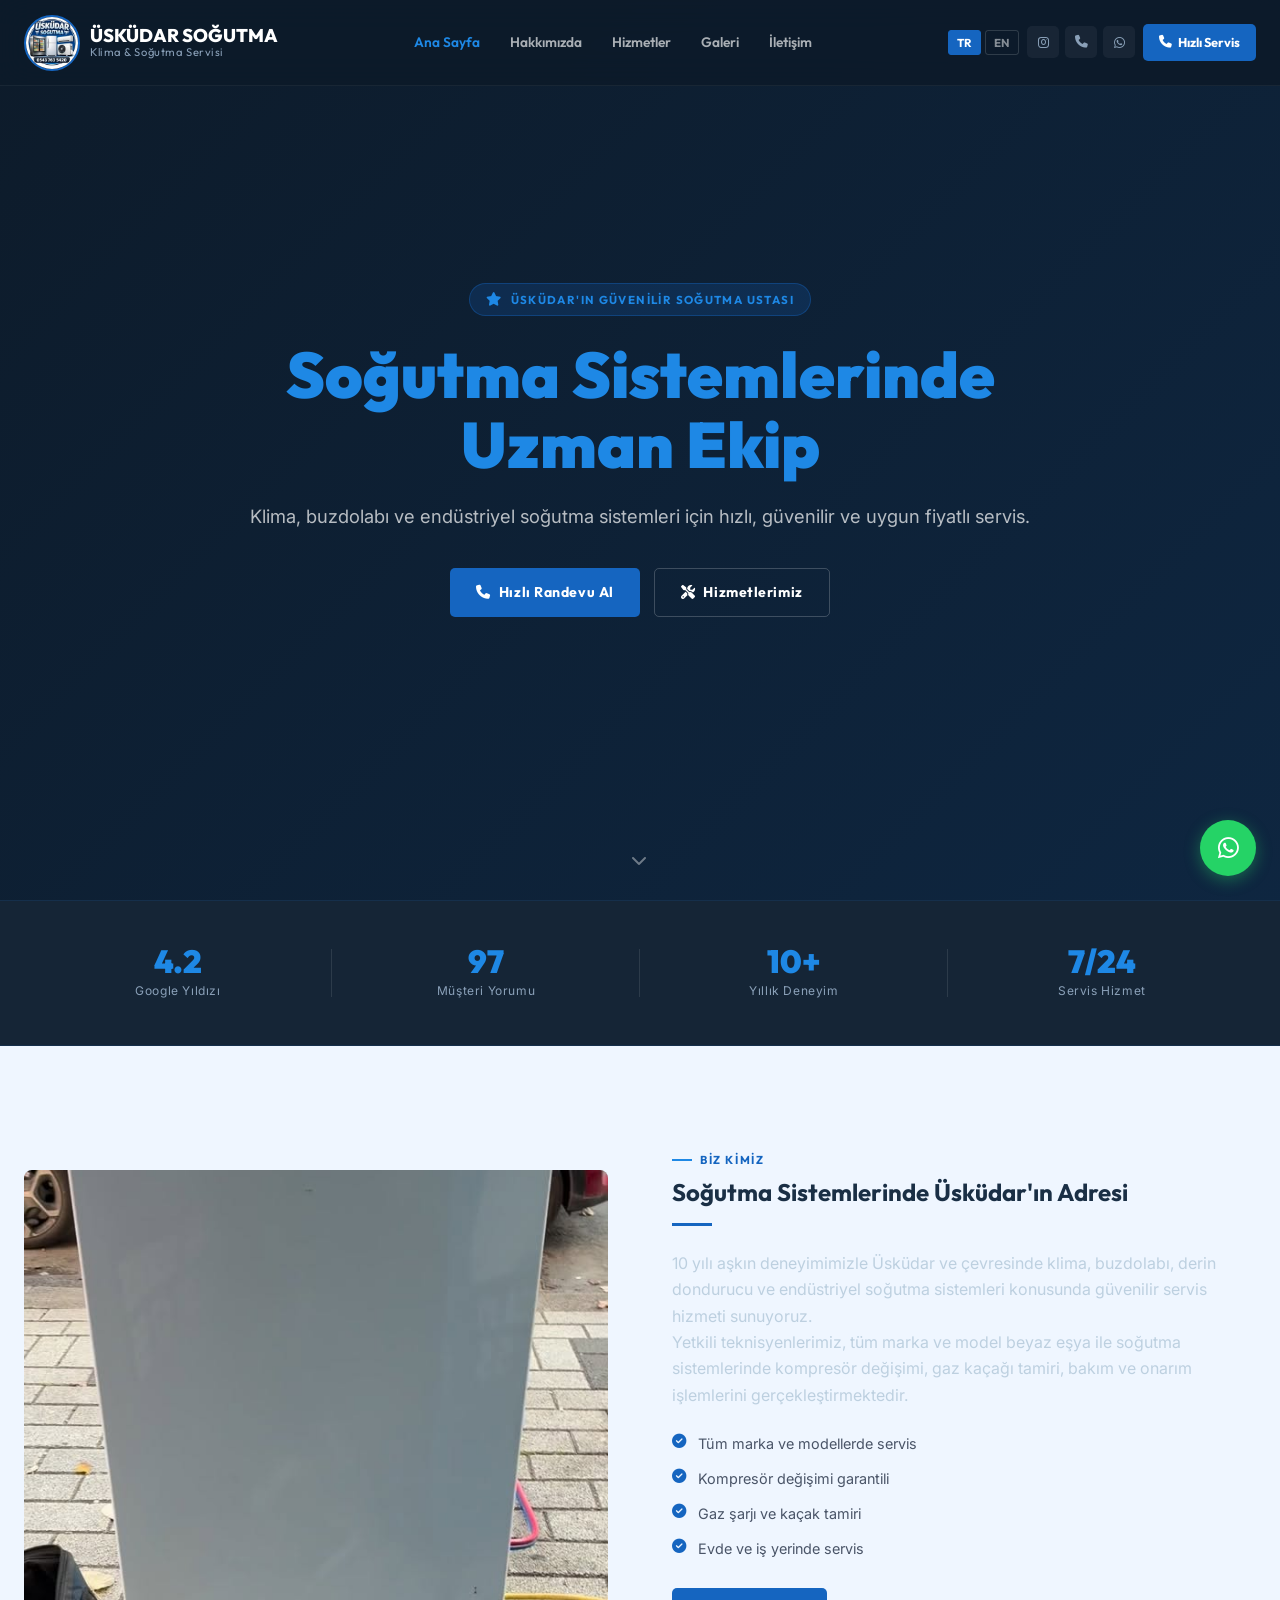
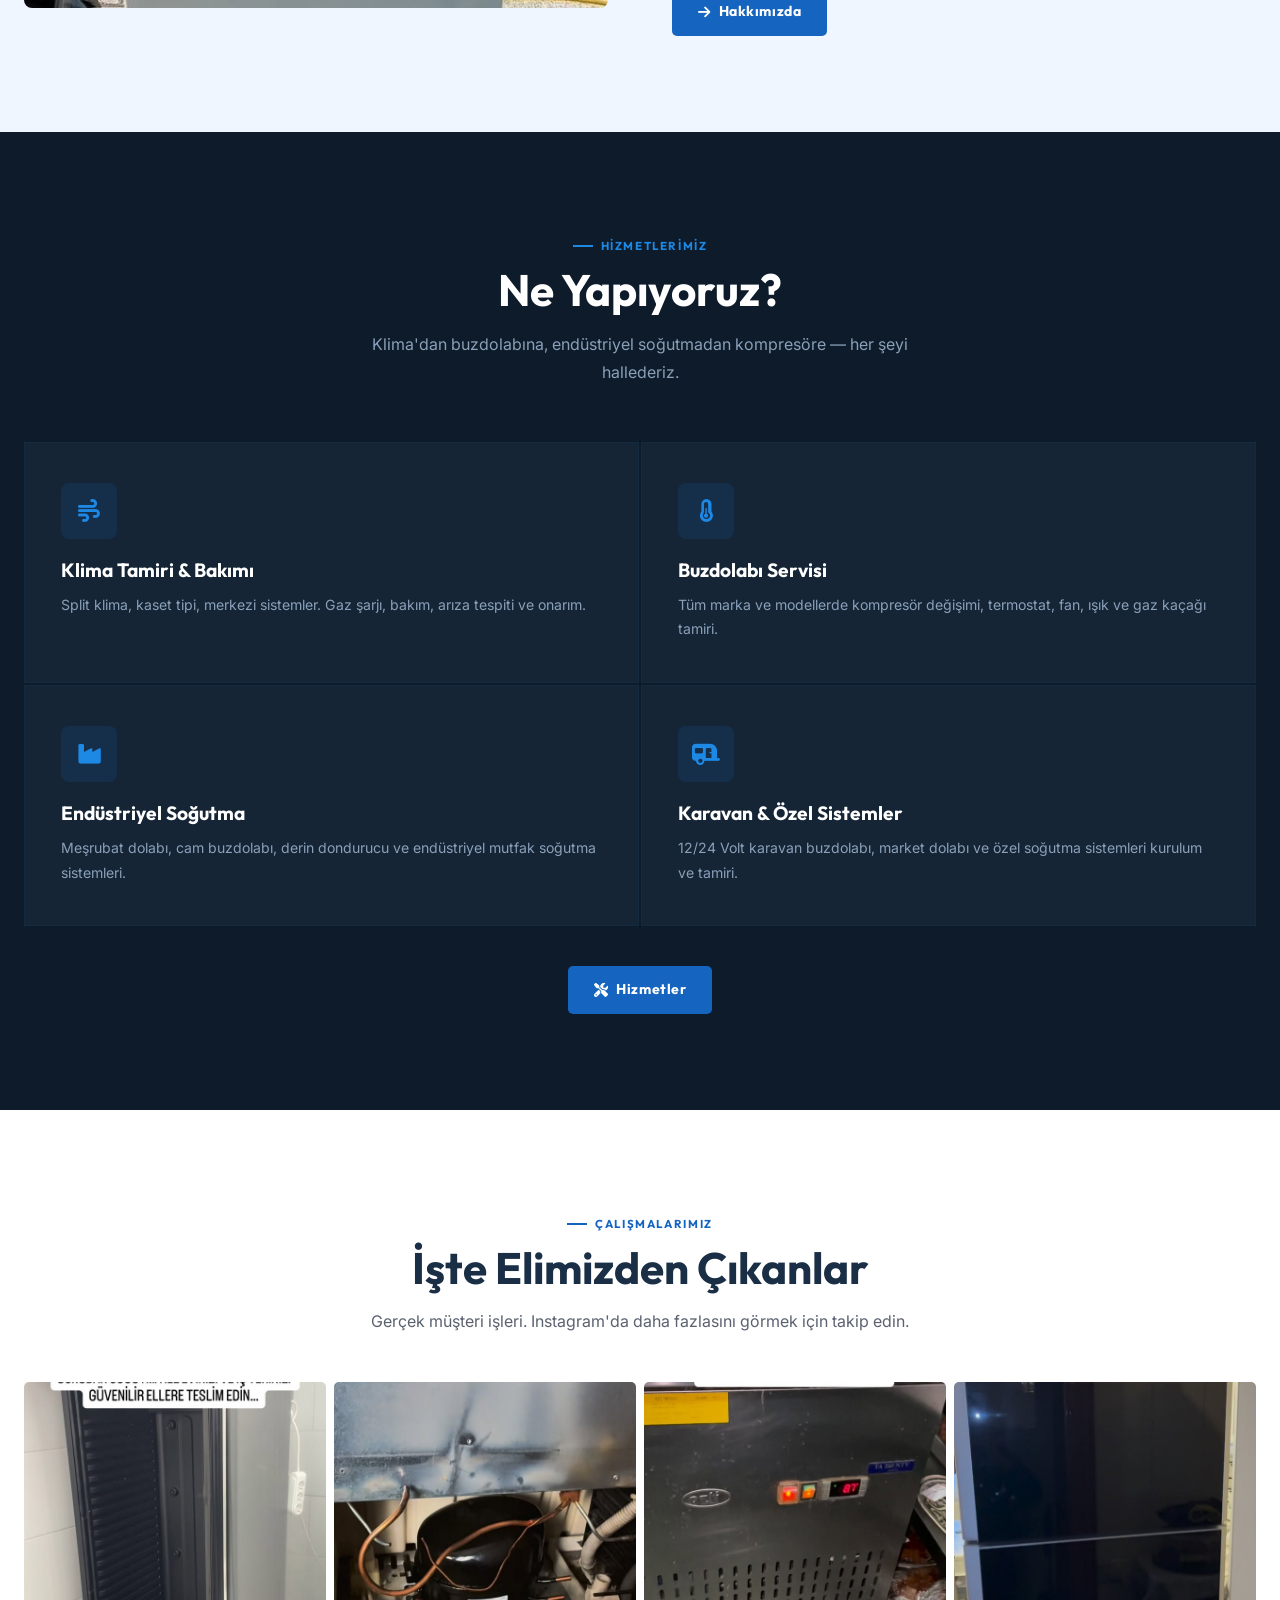
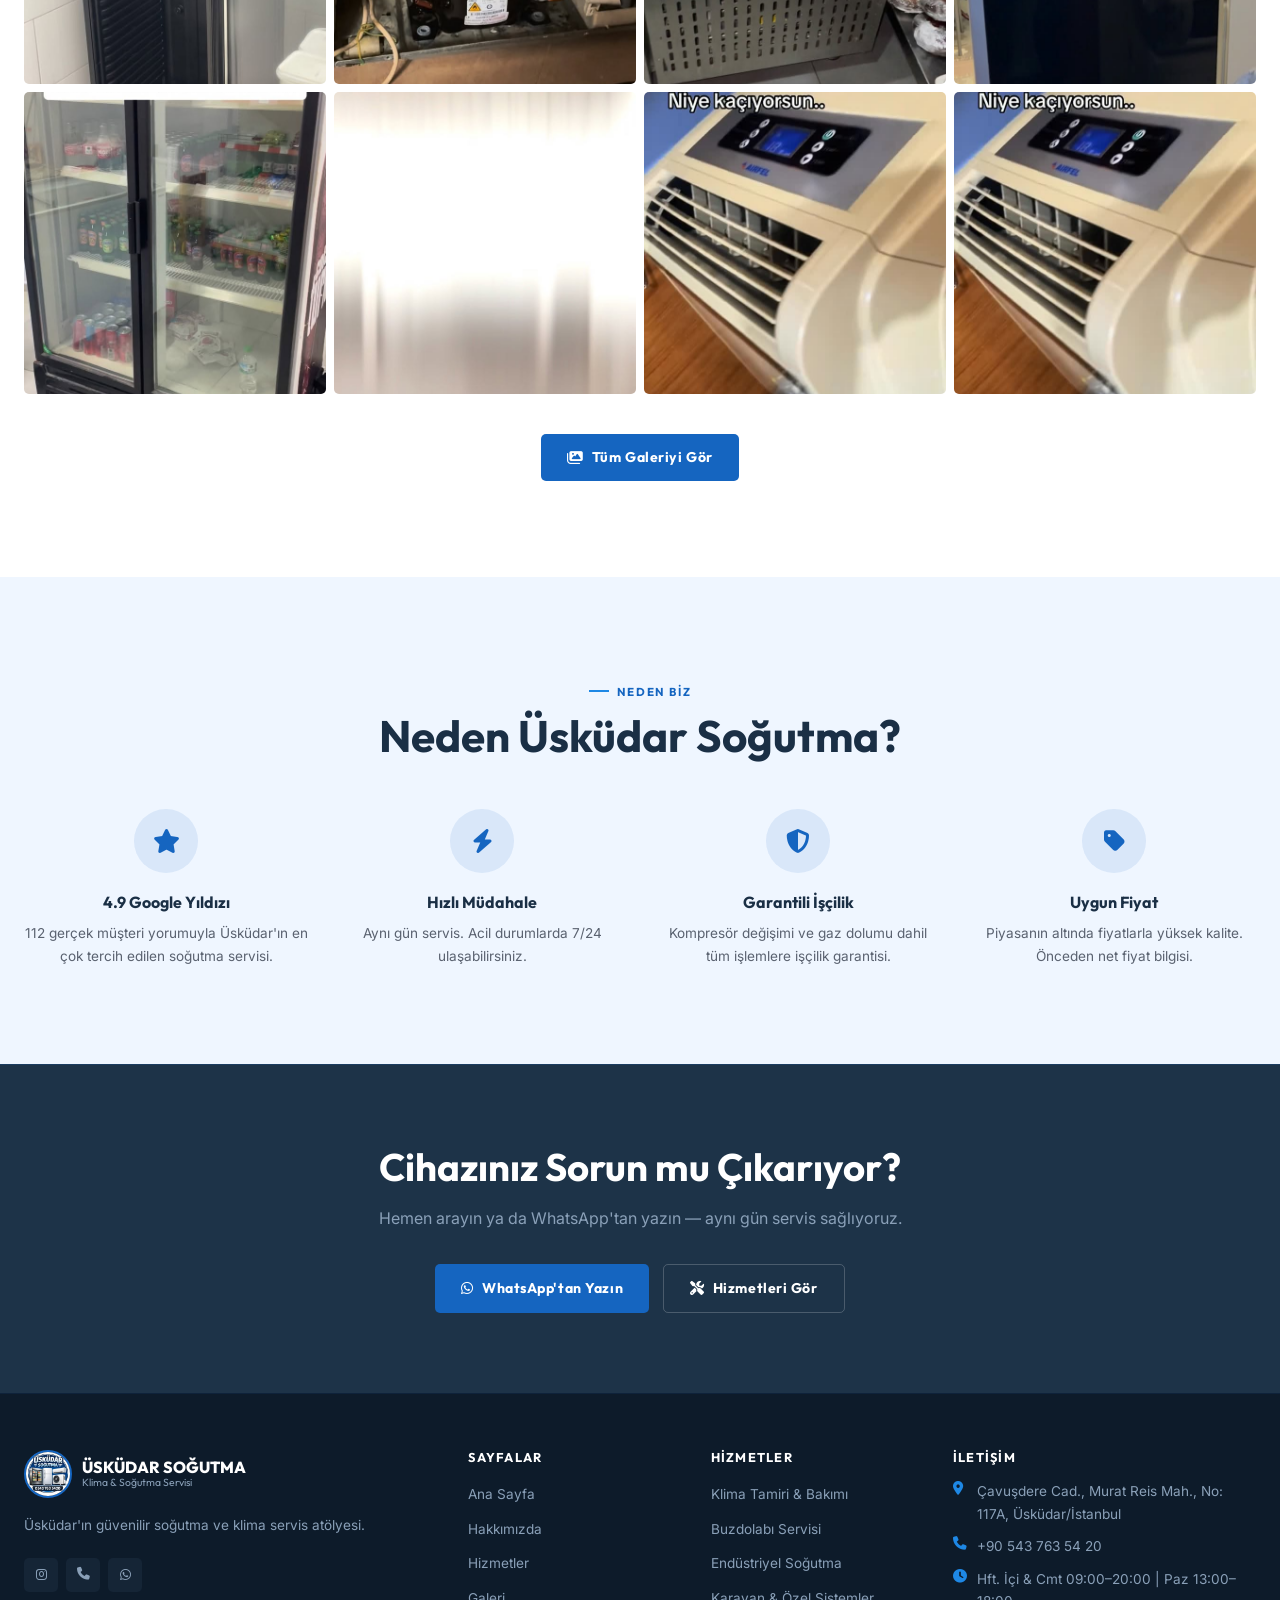
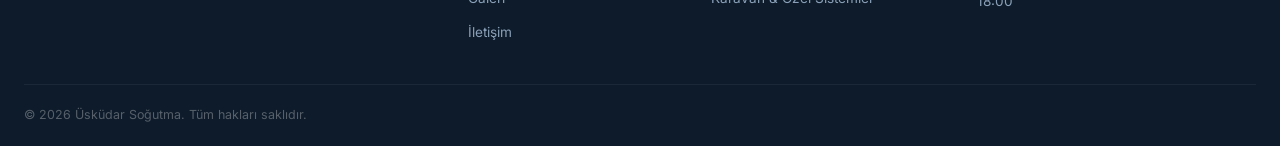
==== commit aa70152c: "Fix: replace expired Instagram CDN URLs with local image files" ====
--- a/index.html
+++ b/index.html
@@ -14,7 +14,7 @@
 <nav class="navbar" id="navbar">
   <div class="nav-inner">
     <a href="index.html" class="nav-logo">
-      <img src="https://scontent-lga3-3.cdninstagram.com/v/t51.82787-19/641857605_17940696876132374_2562602779697358535_n.jpg?stp=dst-jpg_e0_s150x150_tt6&efg=eyJ2ZW5jb2RlX3RhZyI6InByb2ZpbGVfcGljLmRqYW5nby4xMDI0LmMyIn0&_nc_ht=scontent-lga3-3.cdninstagram.com&_nc_cat=102&_nc_oc=Q6cZ2gEPPXdtbAVnfulFgE2WMzrnkP1rwUVTZPCGCjHxWYHJlvC1KDLwaI4gX9F_KjXX_FM&_nc_ohc=WR-UxCEyWO4Q7kNvwHvw2w6&_nc_gid=Pzj9n4a1WWyza_txdkiKXA&edm=AOQ1c0wBAAAA&ccb=7-5&oh=00_Af80qrOXBA8yIYtXjGwsyoMGnzJ1Wfrf9kVqdt4V9WXlug&oe=6A29F738&_nc_sid=8b3546" alt="Üsküdar Soğutma" />
+      <img src="assets/logo.jpg" alt="Üsküdar Soğutma" />
       <div class="nav-logo-text">ÜSKÜDAR SOĞUTMA<small>Klima & Soğutma Servisi</small></div>
     </a>
     <div class="nav-menu">
@@ -101,7 +101,7 @@
   <div class="container">
     <div class="about-grid">
       <div class="about-img slide-left">
-        <img src="https://scontent-atl3-2.cdninstagram.com/v/t51.82787-15/624810436_17937666537132374_5414000935590503659_n.jpg?stp=dst-jpg_e35_p1080x1080_sh2.08_tt6&_nc_ht=scontent-atl3-2.cdninstagram.com&_nc_cat=102&_nc_oc=Q6cZ2gHrL1KC7TDRb4P7N9Vk43g1PZO6BvtsuF38SfcriJ8PE73wHkgrQQuC8ILF_QVqkbc&_nc_ohc=rEav0fxQJrsQ7kNvwECm_ZK&_nc_gid=RTrtUub3AJNHPwZoAVFM9g&edm=APs17CUBAAAA&ccb=7-5&oh=00_Af-jXrvV0crkykHqugNXoglyQcJ85OJoNKG9YdqGtGnLZg&oe=6A2A0A44&_nc_sid=10d13b" alt="Üsküdar Soğutma Servis" loading="lazy" />
+        <img src="img/galeri/gm_1.jpg" alt="Üsküdar Soğutma Servis" loading="lazy" />
       </div>
       <div class="slide-right">
         <div class="section-label about-label" data-i18n="about.label">Biz Kimiz</div>
@@ -168,29 +168,29 @@
       <p data-i18n="gallery.desc">Gerçek müşteri işleri. Instagram'da daha fazlasını görmek için takip edin.</p>
     </div>
     <div class="gallery-grid">
-      <div class="gallery-item" data-src="https://scontent-iad3-2.cdninstagram.com/v/t51.71878-15/625843174_902606945849255_4404000365412596312_n.jpg?stp=dst-jpg_e15_tt6&_nc_ht=scontent-iad3-2.cdninstagram.com&_nc_cat=111&_nc_oc=Q6cZ2gGJrp15Xaj1vPe8MM06yGKytcd__D2f9k4VPv1vPrQ9gNmEU3DPj9bQtNEFoFV9AhY&_nc_ohc=F8d6zzl6ez0Q7kNvwEnP6uB&_nc_gid=3VP1fZno7fJd5iet_HgADA&edm=APs17CUBAAAA&ccb=7-5&oh=00_Af_sY5SgP2OTcXxLNWGO6NuyVkLg2gq8T7u_CXuAy6LVIg&oe=6A2A18F0&_nc_sid=10d13b">
-        <img src="https://scontent-iad3-2.cdninstagram.com/v/t51.71878-15/625843174_902606945849255_4404000365412596312_n.jpg?stp=dst-jpg_e15_tt6&_nc_ht=scontent-iad3-2.cdninstagram.com&_nc_cat=111&_nc_oc=Q6cZ2gGJrp15Xaj1vPe8MM06yGKytcd__D2f9k4VPv1vPrQ9gNmEU3DPj9bQtNEFoFV9AhY&_nc_ohc=F8d6zzl6ez0Q7kNvwEnP6uB&_nc_gid=3VP1fZno7fJd5iet_HgADA&edm=APs17CUBAAAA&ccb=7-5&oh=00_Af_sY5SgP2OTcXxLNWGO6NuyVkLg2gq8T7u_CXuAy6LVIg&oe=6A2A18F0&_nc_sid=10d13b" alt="Soğutma Servisi" loading="lazy" />
-      </div>
-      <div class="gallery-item" data-src="https://scontent-lga3-2.cdninstagram.com/v/t51.71878-15/557440755_773889622144829_2207273247241455977_n.jpg?stp=dst-jpg_e15_tt6&_nc_ht=scontent-lga3-2.cdninstagram.com&_nc_cat=105&_nc_oc=Q6cZ2gFI8c4_v5l4xiax1l56UDg17Mg1y4S2DGvvzKPgjeDtxkKJLxLiYBpgnfyaHI2QY0Y&_nc_ohc=JpP1EMiIGRcQ7kNvwHXIyZk&_nc_gid=byrdQnAlvq9_lSIonBwFyQ&edm=APs17CUBAAAA&ccb=7-5&oh=00_Af-bpLgG_UHoVYm-aX2pn9lqWMYAsEfCijhwqcEILtVR-A&oe=6A29F0CD&_nc_sid=10d13b">
-        <img src="https://scontent-lga3-2.cdninstagram.com/v/t51.71878-15/557440755_773889622144829_2207273247241455977_n.jpg?stp=dst-jpg_e15_tt6&_nc_ht=scontent-lga3-2.cdninstagram.com&_nc_cat=105&_nc_oc=Q6cZ2gFI8c4_v5l4xiax1l56UDg17Mg1y4S2DGvvzKPgjeDtxkKJLxLiYBpgnfyaHI2QY0Y&_nc_ohc=JpP1EMiIGRcQ7kNvwHXIyZk&_nc_gid=byrdQnAlvq9_lSIonBwFyQ&edm=APs17CUBAAAA&ccb=7-5&oh=00_Af-bpLgG_UHoVYm-aX2pn9lqWMYAsEfCijhwqcEILtVR-A&oe=6A29F0CD&_nc_sid=10d13b" alt="Kompresör Değişimi" loading="lazy" />
-      </div>
-      <div class="gallery-item" data-src="https://scontent-atl3-3.cdninstagram.com/v/t51.71878-15/628326098_757267724128135_6872682500015865806_n.jpg?stp=dst-jpg_e15_tt6&_nc_ht=scontent-atl3-3.cdninstagram.com&_nc_cat=107&_nc_oc=Q6cZ2gHBZ_5pla-S84-wgN_-4sYivz1YfNGwnp1PpYUc6WW5dhiAEaUDTq0E_rXQIzeyL38&_nc_ohc=ilspyUEI-OMQ7kNvwFKgQUF&_nc_gid=DoeMTHn6co5BvArAV3zzpA&edm=APs17CUBAAAA&ccb=7-5&oh=00_Af9ONqNPSAhIJNq8ddFVMmC6lckryWpFEZkZEFyEJl9NOw&oe=6A29F3C3&_nc_sid=10d13b">
-        <img src="https://scontent-atl3-3.cdninstagram.com/v/t51.71878-15/628326098_757267724128135_6872682500015865806_n.jpg?stp=dst-jpg_e15_tt6&_nc_ht=scontent-atl3-3.cdninstagram.com&_nc_cat=107&_nc_oc=Q6cZ2gHBZ_5pla-S84-wgN_-4sYivz1YfNGwnp1PpYUc6WW5dhiAEaUDTq0E_rXQIzeyL38&_nc_ohc=ilspyUEI-OMQ7kNvwFKgQUF&_nc_gid=DoeMTHn6co5BvArAV3zzpA&edm=APs17CUBAAAA&ccb=7-5&oh=00_Af9ONqNPSAhIJNq8ddFVMmC6lckryWpFEZkZEFyEJl9NOw&oe=6A29F3C3&_nc_sid=10d13b" alt="Gaz Kaçağı Tamiri" loading="lazy" />
-      </div>
-      <div class="gallery-item" data-src="https://scontent-dfw5-2.cdninstagram.com/v/t51.71878-15/632278180_25897866259882831_6374766068834188673_n.jpg?stp=dst-jpg_e15_tt6&_nc_ht=scontent-dfw5-2.cdninstagram.com&_nc_cat=107&_nc_oc=Q6cZ2gGmZ121v2tvR2L1LOeIn_JKK4HEfbJYXOHjiTkn6RARHyxwtLXRkaFoBt-nN0xBAMM&_nc_ohc=BP2-vCDcZHgQ7kNvwFMdOIM&_nc_gid=Qyq_1ccbmCOtCMLEGL2Tlw&edm=APs17CUBAAAA&ccb=7-5&oh=00_Af9juYM2xmnuMUZCbzFsDStyN7cgsbb1LCYG2I0KAOUcUQ&oe=6A2A0FD8&_nc_sid=10d13b">
-        <img src="https://scontent-dfw5-2.cdninstagram.com/v/t51.71878-15/632278180_25897866259882831_6374766068834188673_n.jpg?stp=dst-jpg_e15_tt6&_nc_ht=scontent-dfw5-2.cdninstagram.com&_nc_cat=107&_nc_oc=Q6cZ2gGmZ121v2tvR2L1LOeIn_JKK4HEfbJYXOHjiTkn6RARHyxwtLXRkaFoBt-nN0xBAMM&_nc_ohc=BP2-vCDcZHgQ7kNvwFMdOIM&_nc_gid=Qyq_1ccbmCOtCMLEGL2Tlw&edm=APs17CUBAAAA&ccb=7-5&oh=00_Af9juYM2xmnuMUZCbzFsDStyN7cgsbb1LCYG2I0KAOUcUQ&oe=6A2A0FD8&_nc_sid=10d13b" alt="Klima Servisi" loading="lazy" />
-      </div>
-      <div class="gallery-item" data-src="https://scontent-lga3-2.cdninstagram.com/v/t51.71878-15/609220995_1431257271835572_6766707769437008091_n.jpg?stp=dst-jpg_e15_tt6&_nc_ht=scontent-lga3-2.cdninstagram.com&_nc_cat=100&_nc_oc=Q6cZ2gFvxKmNiRIddl-o4ei6iwT9gdhMBAgMu78UdNbSFvqP_vBMNp9wB-SP6E6nRVXRQOk&_nc_ohc=Pbd5E18eSakQ7kNvwGiLkPd&_nc_gid=NmPa0YfJqv8oMogybfn2TQ&edm=APs17CUBAAAA&ccb=7-5&oh=00_Af-TorRwdVQ7oSDZLAg9jejjuymg4oTVKnc01Qz-os6JbQ&oe=6A2A17B5&_nc_sid=10d13b">
-        <img src="https://scontent-lga3-2.cdninstagram.com/v/t51.71878-15/609220995_1431257271835572_6766707769437008091_n.jpg?stp=dst-jpg_e15_tt6&_nc_ht=scontent-lga3-2.cdninstagram.com&_nc_cat=100&_nc_oc=Q6cZ2gFvxKmNiRIddl-o4ei6iwT9gdhMBAgMu78UdNbSFvqP_vBMNp9wB-SP6E6nRVXRQOk&_nc_ohc=Pbd5E18eSakQ7kNvwGiLkPd&_nc_gid=NmPa0YfJqv8oMogybfn2TQ&edm=APs17CUBAAAA&ccb=7-5&oh=00_Af-TorRwdVQ7oSDZLAg9jejjuymg4oTVKnc01Qz-os6JbQ&oe=6A2A17B5&_nc_sid=10d13b" alt="Karavan Buzdolabı" loading="lazy" />
-      </div>
-      <div class="gallery-item" data-src="https://scontent-atl3-3.cdninstagram.com/v/t51.71878-15/587644998_1190646349872754_5603145194803818330_n.jpg?stp=dst-jpg_e15_tt6&_nc_ht=scontent-atl3-3.cdninstagram.com&_nc_cat=110&_nc_oc=Q6cZ2gGridLqtnrxZ0qusE0mECQIGM8KqsuqpXTKhqtmXz_XjlVruIz8ojuy0qK6wPkWBrY&_nc_ohc=DKCiXcovENwQ7kNvwHiBkBa&_nc_gid=_1rQ-H_rVPylFiJgSHIjqg&edm=APs17CUBAAAA&ccb=7-5&oh=00_Af-AOKZibuEtvD3tlDTZ1epL6izj_nyx491pEWmeTtGOfQ&oe=6A2A1608&_nc_sid=10d13b">
-        <img src="https://scontent-atl3-3.cdninstagram.com/v/t51.71878-15/587644998_1190646349872754_5603145194803818330_n.jpg?stp=dst-jpg_e15_tt6&_nc_ht=scontent-atl3-3.cdninstagram.com&_nc_cat=110&_nc_oc=Q6cZ2gGridLqtnrxZ0qusE0mECQIGM8KqsuqpXTKhqtmXz_XjlVruIz8ojuy0qK6wPkWBrY&_nc_ohc=DKCiXcovENwQ7kNvwHiBkBa&_nc_gid=_1rQ-H_rVPylFiJgSHIjqg&edm=APs17CUBAAAA&ccb=7-5&oh=00_Af-AOKZibuEtvD3tlDTZ1epL6izj_nyx491pEWmeTtGOfQ&oe=6A2A1608&_nc_sid=10d13b" alt="Servis Çalışması" loading="lazy" />
-      </div>
-      <div class="gallery-item" data-src="https://scontent-atl3-2.cdninstagram.com/v/t51.71878-15/606970397_1237251338338933_5631502691540620154_n.jpg?stp=dst-jpg_e15_tt6&_nc_ht=scontent-atl3-2.cdninstagram.com&_nc_cat=101&_nc_oc=Q6cZ2gFIJXm3E_TsIIbHC1thrvS82ih7z0rIPhP3cgaZyoin5CbBt8KRpE-2I38yPzg8inI&_nc_ohc=xABi4qGVhQgQ7kNvwF4YmGz&_nc_gid=6w0cNaxuWZfPypt4VsKqug&edm=APs17CUBAAAA&ccb=7-5&oh=00_Af-1FKi_0v9Rgjs63Pn1jDE-i06VweHr9iYfkJixe82GEQ&oe=6A2A0B61&_nc_sid=10d13b">
-        <img src="https://scontent-atl3-2.cdninstagram.com/v/t51.71878-15/606970397_1237251338338933_5631502691540620154_n.jpg?stp=dst-jpg_e15_tt6&_nc_ht=scontent-atl3-2.cdninstagram.com&_nc_cat=101&_nc_oc=Q6cZ2gFIJXm3E_TsIIbHC1thrvS82ih7z0rIPhP3cgaZyoin5CbBt8KRpE-2I38yPzg8inI&_nc_ohc=xABi4qGVhQgQ7kNvwF4YmGz&_nc_gid=6w0cNaxuWZfPypt4VsKqug&edm=APs17CUBAAAA&ccb=7-5&oh=00_Af-1FKi_0v9Rgjs63Pn1jDE-i06VweHr9iYfkJixe82GEQ&oe=6A2A0B61&_nc_sid=10d13b" alt="Arçelik Servisi" loading="lazy" />
-      </div>
-      <div class="gallery-item" data-src="https://scontent-atl3-1.cdninstagram.com/v/t51.71878-15/590511545_1367523184516239_6543067119455601914_n.jpg?stp=dst-jpg_e15_tt6&_nc_ht=scontent-atl3-1.cdninstagram.com&_nc_cat=103&_nc_oc=Q6cZ2gEE0wwe9mmCMWjsabforSEzBQlR7i5dnzrUbm_TrFRSnoymUQvSXHvqcLQZsUsEFFY&_nc_ohc=P_aVaHLrN6UQ7kNvwHIFG6U&_nc_gid=SEbRH2ZixEju0YmwyyhpqA&edm=APs17CUBAAAA&ccb=7-5&oh=00_Af-dTPI1OOLS60mpdftcdEFv0777MMDwq1inDGttUOIIYw&oe=6A2A0E89&_nc_sid=10d13b">
-        <img src="https://scontent-atl3-1.cdninstagram.com/v/t51.71878-15/590511545_1367523184516239_6543067119455601914_n.jpg?stp=dst-jpg_e15_tt6&_nc_ht=scontent-atl3-1.cdninstagram.com&_nc_cat=103&_nc_oc=Q6cZ2gEE0wwe9mmCMWjsabforSEzBQlR7i5dnzrUbm_TrFRSnoymUQvSXHvqcLQZsUsEFFY&_nc_ohc=P_aVaHLrN6UQ7kNvwHIFG6U&_nc_gid=SEbRH2ZixEju0YmwyyhpqA&edm=APs17CUBAAAA&ccb=7-5&oh=00_Af-dTPI1OOLS60mpdftcdEFv0777MMDwq1inDGttUOIIYw&oe=6A2A0E89&_nc_sid=10d13b" alt="Endüstriyel Mutfak Dolabı" loading="lazy" />
+      <div class="gallery-item" data-src="img/galeri/gm_2.jpg">
+        <img src="img/galeri/gm_3.jpg" alt="Soğutma Servisi" loading="lazy" />
+      </div>
+      <div class="gallery-item" data-src="img/galeri/gm_4.jpg">
+        <img src="img/galeri/gm_5.jpg" alt="Kompresör Değişimi" loading="lazy" />
+      </div>
+      <div class="gallery-item" data-src="img/galeri/gm_6.jpg">
+        <img src="img/galeri/gm_7.jpg" alt="Gaz Kaçağı Tamiri" loading="lazy" />
+      </div>
+      <div class="gallery-item" data-src="img/galeri/gm_8.jpg">
+        <img src="img/galeri/gm_9.jpg" alt="Klima Servisi" loading="lazy" />
+      </div>
+      <div class="gallery-item" data-src="img/galeri/gm_10.jpg">
+        <img src="img/galeri/gm_11.jpg" alt="Karavan Buzdolabı" loading="lazy" />
+      </div>
+      <div class="gallery-item" data-src="img/galeri/gm_12.jpg">
+        <img src="img/galeri/gm_13.jpg" alt="Servis Çalışması" loading="lazy" />
+      </div>
+      <div class="gallery-item" data-src="img/galeri/gm_14.jpg">
+        <img src="img/galeri/gm_14.jpg" alt="Arçelik Servisi" loading="lazy" />
+      </div>
+      <div class="gallery-item" data-src="img/galeri/gm_14.jpg">
+        <img src="img/galeri/gm_14.jpg" alt="Endüstriyel Mutfak Dolabı" loading="lazy" />
       </div>
     </div>
     <div class="gallery-more fade-in">
@@ -251,7 +251,7 @@
     <div class="footer-grid">
       <div class="footer-brand">
         <div class="footer-logo">
-          <img src="https://scontent-lga3-3.cdninstagram.com/v/t51.82787-19/641857605_17940696876132374_2562602779697358535_n.jpg?stp=dst-jpg_e0_s150x150_tt6&efg=eyJ2ZW5jb2RlX3RhZyI6InByb2ZpbGVfcGljLmRqYW5nby4xMDI0LmMyIn0&_nc_ht=scontent-lga3-3.cdninstagram.com&_nc_cat=102&_nc_oc=Q6cZ2gEPPXdtbAVnfulFgE2WMzrnkP1rwUVTZPCGCjHxWYHJlvC1KDLwaI4gX9F_KjXX_FM&_nc_ohc=WR-UxCEyWO4Q7kNvwHvw2w6&_nc_gid=Pzj9n4a1WWyza_txdkiKXA&edm=AOQ1c0wBAAAA&ccb=7-5&oh=00_Af80qrOXBA8yIYtXjGwsyoMGnzJ1Wfrf9kVqdt4V9WXlug&oe=6A29F738&_nc_sid=8b3546" alt="Üsküdar Soğutma" />
+          <img src="assets/logo.jpg" alt="Üsküdar Soğutma" />
           <div class="footer-logo-text">ÜSKÜDAR SOĞUTMA<small>Klima & Soğutma Servisi</small></div>
         </div>
         <p data-i18n="footer.desc">Üsküdar'ın güvenilir soğutma ve klima servis atölyesi.</p>
